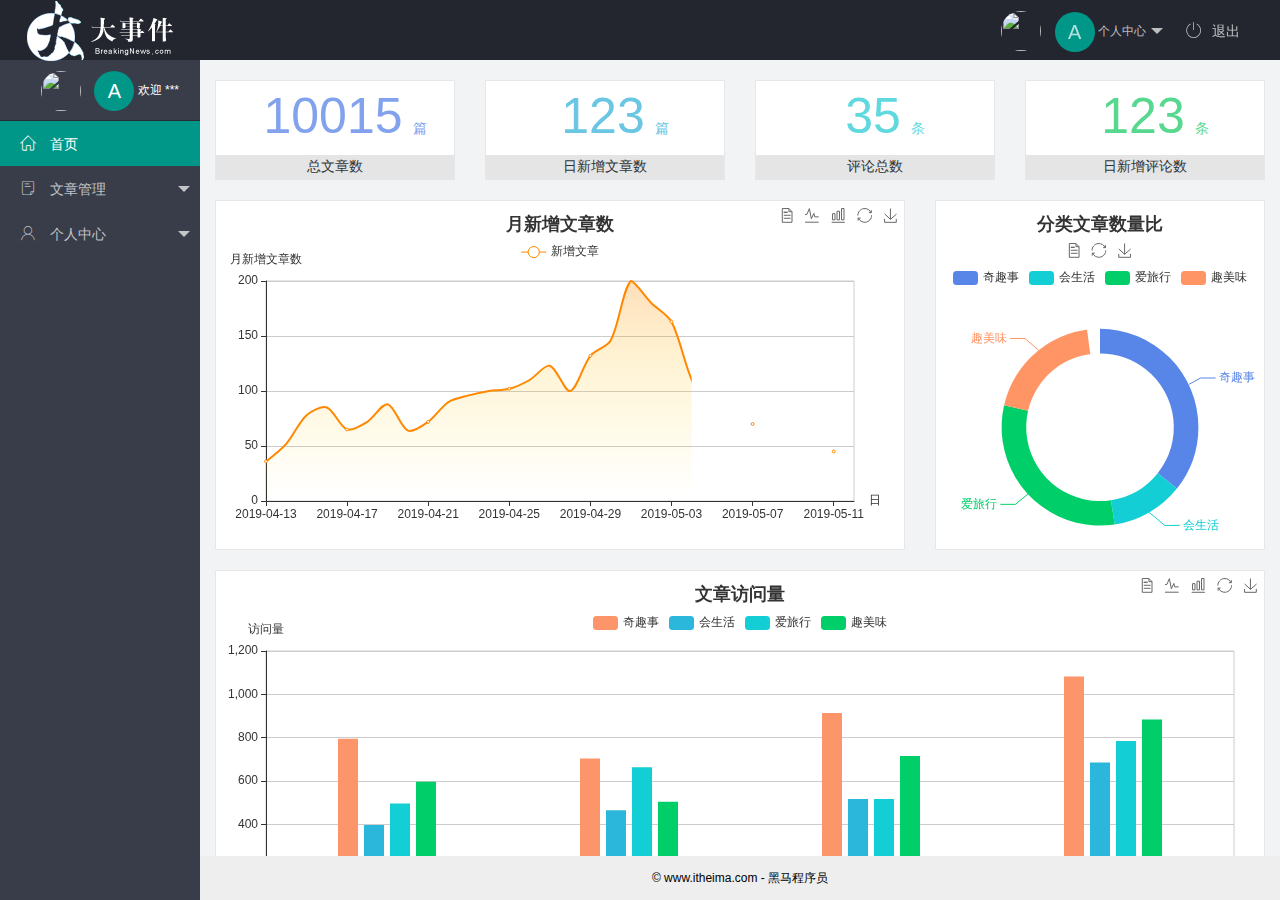
==== index.html @ a08bebb8 "new" ====
<!DOCTYPE html>
<html lang="en">
  <head>
    <meta charset="UTF-8" />
    <meta name="viewport" content="width=device-width, initial-scale=1.0" />
    <title>Document</title>
    <link rel="stylesheet" href="/assets/lib/layui/css/layui.css" />
    <link rel="stylesheet" href="/assets/fonts/iconfont.css" />

    <link rel="stylesheet" href="/assets/css/index.css" />
  </head>
  <body class="layui-layout-body">
    <div class="layui-layout layui-layout-admin">
      <div class="layui-header">
        <div class="layui-logo">
          <img src="/assets/images/logo.png" alt="" />
        </div>
        <!-- 头部区域（可配合layui已有的水平导航） -->

        <ul class="layui-nav layui-layout-right">
          <li class="layui-nav-item">
            <a href="javascript:;" class="userinfo">
              <!-- 头像 -->
              <img src="http://t.cn/RCzsdCq" class="layui-nav-img" />
              <span class="text-avatar"> A </span>

              个人中心
            </a>
            <dl class="layui-nav-child">
              <dd><a href="/user/user_info.html" target="fm">基本资料</a></dd>
              <dd><a href="/user/user_avatar.html" target="fm">更换头像</a></dd>
              <dd><a href="/user/user_pwd.html" target="fm">重置密码</a></dd>
            </dl>
          </li>
          <li class="layui-nav-item">
            <a href="javascript:;" id="btn-logout">
              <span class="iconfont icon-tuichu"></span>退出</a
            >
          </li>
        </ul>
      </div>

      <div class="layui-side layui-bg-black">
        <div class="layui-side-scroll">
          <!-- 左侧导航区域（可配合layui已有的垂直导航） 
          layui-nav-itemed
          -->
          <!-- 头像 -->

          <div class="userinfo">
            <img src="http://t.cn/RCzsdCq" class="layui-nav-img" />
            <span class="text-avatar">A</span>
            <span id="welcome">欢迎 ***</span>
          </div>

          <ul class="layui-nav layui-nav-tree" lay-shrink="all">
            <li class="layui-nav-item layui-this">
              <a class="" href="/home/dashboard.html" target="fm">
                <span class="iconfont icon-home"></span>
                首页</a
              >
            </li>
            <li class="layui-nav-item">
              <a href="javascript:;">
                <span class="iconfont icon-16"></span>
                文章管理</a
              >

              <!-- 
<i class="layui-icon layui-icon-app"></i>   


               -->
              <dl class="layui-nav-child">
                <dd>
                  <a href="/article/art_cate.html" target="fm"
                    ><i class="layui-icon layui-icon-app"></i> 文章类别</a
                  >
                </dd>
                <dd>
                  <a href="/article/art_list.html" target="fm"
                    ><i class="layui-icon layui-icon-app"></i> 文章列表</a
                  >
                </dd>
                <dd>
                  <a href="javascript:;"
                    ><i class="layui-icon layui-icon-app"></i> 发表文章</a
                  >
                </dd>
              </dl>
            </li>
            <li class="layui-nav-item">
              <a href="javascript:;">
                <span class="iconfont icon-user"></span>
                个人中心</a
              >
              <dl class="layui-nav-child">
                <dd>
                  <a href="/user/user_info.html" target="fm"
                    ><i class="layui-icon layui-icon-app"></i> 基本资料</a
                  >
                </dd>
                <dd>
                  <a href="/user/user_avatar.html" target="fm"
                    ><i class="layui-icon layui-icon-app"></i> 更换头像</a
                  >
                </dd>
                <dd>
                  <a href="/user/user_pwd.html" target="fm"
                    ><i class="layui-icon layui-icon-app"></i> 重置密码</a
                  >
                </dd>
              </dl>
            </li>
          </ul>
        </div>
      </div>

      <div class="layui-body">
        <!-- 内容主体区域 -->
        <!-- <div style="padding: 15px">内容主体区域</div> -->
        <iframe name="fm" src="/home/dashboard.html" frameborder="0"></iframe>
      </div>

      <div class="layui-footer">
        <!-- 底部固定区域 -->
        © www.itheima.com - 黑马程序员
      </div>
    </div>
    <script src="/assets/lib/jquery.js"></script>

    <script src="/assets/lib/layui/layui.all.js"></script>

    <script src="/assets/js/utils.js"></script>
    <script src="/assets/js/index.js"></script>

    <script>
      // var smsmsmsmsm = 100000
    </script>
  </body>
</html>

<!-- 
.icon-tuichu
.icon-home
.icon-16
.icon-user

无用的
.icon-pinglun

 -->
---- assets/lib/layui/css/layui.css ----
/** layui-v2.5.6 MIT License By https://www.layui.com */
 .layui-inline,img{display:inline-block;vertical-align:middle}h1,h2,h3,h4,h5,h6{font-weight:400}.layui-edge,.layui-header,.layui-inline,.layui-main{position:relative}.layui-body,.layui-edge,.layui-elip{overflow:hidden}.layui-btn,.layui-edge,.layui-inline,img{vertical-align:middle}.layui-btn,.layui-disabled,.layui-icon,.layui-unselect{-moz-user-select:none;-webkit-user-select:none;-ms-user-select:none}.layui-elip,.layui-form-checkbox span,.layui-form-pane .layui-form-label{text-overflow:ellipsis;white-space:nowrap}.layui-breadcrumb,.layui-tree-btnGroup{visibility:hidden}blockquote,body,button,dd,div,dl,dt,form,h1,h2,h3,h4,h5,h6,input,li,ol,p,pre,td,textarea,th,ul{margin:0;padding:0;-webkit-tap-highlight-color:rgba(0,0,0,0)}a:active,a:hover{outline:0}img{border:none}li{list-style:none}table{border-collapse:collapse;border-spacing:0}h4,h5,h6{font-size:100%}button,input,optgroup,option,select,textarea{font-family:inherit;font-size:inherit;font-style:inherit;font-weight:inherit;outline:0}pre{white-space:pre-wrap;white-space:-moz-pre-wrap;white-space:-pre-wrap;white-space:-o-pre-wrap;word-wrap:break-word}body{line-height:24px;font:14px Helvetica Neue,Helvetica,PingFang SC,Tahoma,Arial,sans-serif}hr{height:1px;margin:10px 0;border:0;clear:both}a{color:#333;text-decoration:none}a:hover{color:#777}a cite{font-style:normal;*cursor:pointer}.layui-border-box,.layui-border-box *{box-sizing:border-box}.layui-box,.layui-box *{box-sizing:content-box}.layui-clear{clear:both;*zoom:1}.layui-clear:after{content:'\20';clear:both;*zoom:1;display:block;height:0}.layui-inline{*display:inline;*zoom:1}.layui-edge{display:inline-block;width:0;height:0;border-width:6px;border-style:dashed;border-color:transparent}.layui-edge-top{top:-4px;border-bottom-color:#999;border-bottom-style:solid}.layui-edge-right{border-left-color:#999;border-left-style:solid}.layui-edge-bottom{top:2px;border-top-color:#999;border-top-style:solid}.layui-edge-left{border-right-color:#999;border-right-style:solid}.layui-disabled,.layui-disabled:hover{color:#d2d2d2!important;cursor:not-allowed!important}.layui-circle{border-radius:100%}.layui-show{display:block!important}.layui-hide{display:none!important}@font-face{font-family:layui-icon;src:url(../font/iconfont.eot?v=256);src:url(../font/iconfont.eot?v=256#iefix) format('embedded-opentype'),url(../font/iconfont.woff2?v=256) format('woff2'),url(../font/iconfont.woff?v=256) format('woff'),url(../font/iconfont.ttf?v=256) format('truetype'),url(../font/iconfont.svg?v=256#layui-icon) format('svg')}.layui-icon{font-family:layui-icon!important;font-size:16px;font-style:normal;-webkit-font-smoothing:antialiased;-moz-osx-font-smoothing:grayscale}.layui-icon-reply-fill:before{content:"\e611"}.layui-icon-set-fill:before{content:"\e614"}.layui-icon-menu-fill:before{content:"\e60f"}.layui-icon-search:before{content:"\e615"}.layui-icon-share:before{content:"\e641"}.layui-icon-set-sm:before{content:"\e620"}.layui-icon-engine:before{content:"\e628"}.layui-icon-close:before{content:"\1006"}.layui-icon-close-fill:before{content:"\1007"}.layui-icon-chart-screen:before{content:"\e629"}.layui-icon-star:before{content:"\e600"}.layui-icon-circle-dot:before{content:"\e617"}.layui-icon-chat:before{content:"\e606"}.layui-icon-release:before{content:"\e609"}.layui-icon-list:before{content:"\e60a"}.layui-icon-chart:before{content:"\e62c"}.layui-icon-ok-circle:before{content:"\1005"}.layui-icon-layim-theme:before{content:"\e61b"}.layui-icon-table:before{content:"\e62d"}.layui-icon-right:before{content:"\e602"}.layui-icon-left:before{content:"\e603"}.layui-icon-cart-simple:before{content:"\e698"}.layui-icon-face-cry:before{content:"\e69c"}.layui-icon-face-smile:before{content:"\e6af"}.layui-icon-survey:before{content:"\e6b2"}.layui-icon-tree:before{content:"\e62e"}.layui-icon-ie:before{content:"\e7bb"}.layui-icon-upload-circle:before{content:"\e62f"}.layui-icon-add-circle:before{content:"\e61f"}.layui-icon-download-circle:before{content:"\e601"}.layui-icon-templeate-1:before{content:"\e630"}.layui-icon-util:before{content:"\e631"}.layui-icon-face-surprised:before{content:"\e664"}.layui-icon-edit:before{content:"\e642"}.layui-icon-speaker:before{content:"\e645"}.layui-icon-down:before{content:"\e61a"}.layui-icon-file:before{content:"\e621"}.layui-icon-layouts:before{content:"\e632"}.layui-icon-rate-half:before{content:"\e6c9"}.layui-icon-add-circle-fine:before{content:"\e608"}.layui-icon-prev-circle:before{content:"\e633"}.layui-icon-read:before{content:"\e705"}.layui-icon-404:before{content:"\e61c"}.layui-icon-carousel:before{content:"\e634"}.layui-icon-help:before{content:"\e607"}.layui-icon-code-circle:before{content:"\e635"}.layui-icon-windows:before{content:"\e67f"}.layui-icon-water:before{content:"\e636"}.layui-icon-username:before{content:"\e66f"}.layui-icon-find-fill:before{content:"\e670"}.layui-icon-about:before{content:"\e60b"}.layui-icon-location:before{content:"\e715"}.layui-icon-up:before{content:"\e619"}.layui-icon-pause:before{content:"\e651"}.layui-icon-date:before{content:"\e637"}.layui-icon-layim-uploadfile:before{content:"\e61d"}.layui-icon-delete:before{content:"\e640"}.layui-icon-play:before{content:"\e652"}.layui-icon-top:before{content:"\e604"}.layui-icon-firefox:before{content:"\e686"}.layui-icon-friends:before{content:"\e612"}.layui-icon-refresh-3:before{content:"\e9aa"}.layui-icon-ok:before{content:"\e605"}.layui-icon-layer:before{content:"\e638"}.layui-icon-face-smile-fine:before{content:"\e60c"}.layui-icon-dollar:before{content:"\e659"}.layui-icon-group:before{content:"\e613"}.layui-icon-layim-download:before{content:"\e61e"}.layui-icon-picture-fine:before{content:"\e60d"}.layui-icon-link:before{content:"\e64c"}.layui-icon-diamond:before{content:"\e735"}.layui-icon-log:before{content:"\e60e"}.layui-icon-key:before{content:"\e683"}.layui-icon-rate-solid:before{content:"\e67a"}.layui-icon-fonts-del:before{content:"\e64f"}.layui-icon-unlink:before{content:"\e64d"}.layui-icon-fonts-clear:before{content:"\e639"}.layui-icon-triangle-r:before{content:"\e623"}.layui-icon-circle:before{content:"\e63f"}.layui-icon-radio:before{content:"\e643"}.layui-icon-align-center:before{content:"\e647"}.layui-icon-align-right:before{content:"\e648"}.layui-icon-align-left:before{content:"\e649"}.layui-icon-loading-1:before{content:"\e63e"}.layui-icon-return:before{content:"\e65c"}.layui-icon-fonts-strong:before{content:"\e62b"}.layui-icon-upload:before{content:"\e67c"}.layui-icon-dialogue:before{content:"\e63a"}.layui-icon-video:before{content:"\e6ed"}.layui-icon-headset:before{content:"\e6fc"}.layui-icon-cellphone-fine:before{content:"\e63b"}.layui-icon-add-1:before{content:"\e654"}.layui-icon-face-smile-b:before{content:"\e650"}.layui-icon-fonts-html:before{content:"\e64b"}.layui-icon-screen-full:before{content:"\e622"}.layui-icon-form:before{content:"\e63c"}.layui-icon-cart:before{content:"\e657"}.layui-icon-camera-fill:before{content:"\e65d"}.layui-icon-tabs:before{content:"\e62a"}.layui-icon-heart-fill:before{content:"\e68f"}.layui-icon-fonts-code:before{content:"\e64e"}.layui-icon-ios:before{content:"\e680"}.layui-icon-at:before{content:"\e687"}.layui-icon-fire:before{content:"\e756"}.layui-icon-set:before{content:"\e716"}.layui-icon-fonts-u:before{content:"\e646"}.layui-icon-triangle-d:before{content:"\e625"}.layui-icon-tips:before{content:"\e702"}.layui-icon-picture:before{content:"\e64a"}.layui-icon-more-vertical:before{content:"\e671"}.layui-icon-bluetooth:before{content:"\e689"}.layui-icon-flag:before{content:"\e66c"}.layui-icon-loading:before{content:"\e63d"}.layui-icon-fonts-i:before{content:"\e644"}.layui-icon-refresh-1:before{content:"\e666"}.layui-icon-rmb:before{content:"\e65e"}.layui-icon-addition:before{content:"\e624"}.layui-icon-home:before{content:"\e68e"}.layui-icon-time:before{content:"\e68d"}.layui-icon-user:before{content:"\e770"}.layui-icon-notice:before{content:"\e667"}.layui-icon-chrome:before{content:"\e68a"}.layui-icon-edge:before{content:"\e68b"}.layui-icon-login-weibo:before{content:"\e675"}.layui-icon-voice:before{content:"\e688"}.layui-icon-upload-drag:before{content:"\e681"}.layui-icon-login-qq:before{content:"\e676"}.layui-icon-snowflake:before{content:"\e6b1"}.layui-icon-heart:before{content:"\e68c"}.layui-icon-logout:before{content:"\e682"}.layui-icon-file-b:before{content:"\e655"}.layui-icon-template:before{content:"\e663"}.layui-icon-transfer:before{content:"\e691"}.layui-icon-auz:before{content:"\e672"}.layui-icon-console:before{content:"\e665"}.layui-icon-app:before{content:"\e653"}.layui-icon-prev:before{content:"\e65a"}.layui-icon-website:before{content:"\e7ae"}.layui-icon-next:before{content:"\e65b"}.layui-icon-component:before{content:"\e857"}.layui-icon-android:before{content:"\e684"}.layui-icon-more:before{content:"\e65f"}.layui-icon-login-wechat:before{content:"\e677"}.layui-icon-shrink-right:before{content:"\e668"}.layui-icon-spread-left:before{content:"\e66b"}.layui-icon-camera:before{content:"\e660"}.layui-icon-note:before{content:"\e66e"}.layui-icon-refresh:before{content:"\e669"}.layui-icon-female:before{content:"\e661"}.layui-icon-male:before{content:"\e662"}.layui-icon-screen-restore:before{content:"\e758"}.layui-icon-password:before{content:"\e673"}.layui-icon-senior:before{content:"\e674"}.layui-icon-theme:before{content:"\e66a"}.layui-icon-tread:before{content:"\e6c5"}.layui-icon-praise:before{content:"\e6c6"}.layui-icon-star-fill:before{content:"\e658"}.layui-icon-rate:before{content:"\e67b"}.layui-icon-template-1:before{content:"\e656"}.layui-icon-vercode:before{content:"\e679"}.layui-icon-service:before{content:"\e626"}.layui-icon-cellphone:before{content:"\e678"}.layui-icon-print:before{content:"\e66d"}.layui-icon-cols:before{content:"\e610"}.layui-icon-wifi:before{content:"\e7e0"}.layui-icon-export:before{content:"\e67d"}.layui-icon-rss:before{content:"\e808"}.layui-icon-slider:before{content:"\e714"}.layui-icon-email:before{content:"\e618"}.layui-icon-subtraction:before{content:"\e67e"}.layui-icon-mike:before{content:"\e6dc"}.layui-icon-light:before{content:"\e748"}.layui-icon-gift:before{content:"\e627"}.layui-icon-mute:before{content:"\e685"}.layui-icon-reduce-circle:before{content:"\e616"}.layui-icon-music:before{content:"\e690"}.layui-main{width:1140px;margin:0 auto}.layui-header{z-index:1000;height:60px}.layui-header a:hover{transition:all .5s;-webkit-transition:all .5s}.layui-side{position:fixed;left:0;top:0;bottom:0;z-index:999;width:200px;overflow-x:hidden}.layui-side-scroll{position:relative;width:220px;height:100%;overflow-x:hidden}.layui-body{position:absolute;left:200px;right:0;top:0;bottom:0;z-index:998;width:auto;overflow-y:auto;box-sizing:border-box}.layui-layout-body{overflow:hidden}.layui-layout-admin .layui-header{background-color:#23262E}.layui-layout-admin .layui-side{top:60px;width:200px;overflow-x:hidden}.layui-layout-admin .layui-body{position:fixed;top:60px;bottom:44px}.layui-layout-admin .layui-main{width:auto;margin:0 15px}.layui-layout-admin .layui-footer{position:fixed;left:200px;right:0;bottom:0;height:44px;line-height:44px;padding:0 15px;background-color:#eee}.layui-layout-admin .layui-logo{position:absolute;left:0;top:0;width:200px;height:100%;line-height:60px;text-align:center;color:#009688;font-size:16px}.layui-layout-admin .layui-header .layui-nav{background:0 0}.layui-layout-left{position:absolute!important;left:200px;top:0}.layui-layout-right{position:absolute!important;right:0;top:0}.layui-container{position:relative;margin:0 auto;padding:0 15px;box-sizing:border-box}.layui-fluid{position:relative;margin:0 auto;padding:0 15px}.layui-row:after,.layui-row:before{content:'';display:block;clear:both}.layui-col-lg1,.layui-col-lg10,.layui-col-lg11,.layui-col-lg12,.layui-col-lg2,.layui-col-lg3,.layui-col-lg4,.layui-col-lg5,.layui-col-lg6,.layui-col-lg7,.layui-col-lg8,.layui-col-lg9,.layui-col-md1,.layui-col-md10,.layui-col-md11,.layui-col-md12,.layui-col-md2,.layui-col-md3,.layui-col-md4,.layui-col-md5,.layui-col-md6,.layui-col-md7,.layui-col-md8,.layui-col-md9,.layui-col-sm1,.layui-col-sm10,.layui-col-sm11,.layui-col-sm12,.layui-col-sm2,.layui-col-sm3,.layui-col-sm4,.layui-col-sm5,.layui-col-sm6,.layui-col-sm7,.layui-col-sm8,.layui-col-sm9,.layui-col-xs1,.layui-col-xs10,.layui-col-xs11,.layui-col-xs12,.layui-col-xs2,.layui-col-xs3,.layui-col-xs4,.layui-col-xs5,.layui-col-xs6,.layui-col-xs7,.layui-col-xs8,.layui-col-xs9{position:relative;display:block;box-sizing:border-box}.layui-col-xs1,.layui-col-xs10,.layui-col-xs11,.layui-col-xs12,.layui-col-xs2,.layui-col-xs3,.layui-col-xs4,.layui-col-xs5,.layui-col-xs6,.layui-col-xs7,.layui-col-xs8,.layui-col-xs9{float:left}.layui-col-xs1{width:8.33333333%}.layui-col-xs2{width:16.66666667%}.layui-col-xs3{width:25%}.layui-col-xs4{width:33.33333333%}.layui-col-xs5{width:41.66666667%}.layui-col-xs6{width:50%}.layui-col-xs7{width:58.33333333%}.layui-col-xs8{width:66.66666667%}.layui-col-xs9{width:75%}.layui-col-xs10{width:83.33333333%}.layui-col-xs11{width:91.66666667%}.layui-col-xs12{width:100%}.layui-col-xs-offset1{margin-left:8.33333333%}.layui-col-xs-offset2{margin-left:16.66666667%}.layui-col-xs-offset3{margin-left:25%}.layui-col-xs-offset4{margin-left:33.33333333%}.layui-col-xs-offset5{margin-left:41.66666667%}.layui-col-xs-offset6{margin-left:50%}.layui-col-xs-offset7{margin-left:58.33333333%}.layui-col-xs-offset8{margin-left:66.66666667%}.layui-col-xs-offset9{margin-left:75%}.layui-col-xs-offset10{margin-left:83.33333333%}.layui-col-xs-offset11{margin-left:91.66666667%}.layui-col-xs-offset12{margin-left:100%}@media screen and (max-width:768px){.layui-hide-xs{display:none!important}.layui-show-xs-block{display:block!important}.layui-show-xs-inline{display:inline!important}.layui-show-xs-inline-block{display:inline-block!important}}@media screen and (min-width:768px){.layui-container{width:750px}.layui-hide-sm{display:none!important}.layui-show-sm-block{display:block!important}.layui-show-sm-inline{display:inline!important}.layui-show-sm-inline-block{display:inline-block!important}.layui-col-sm1,.layui-col-sm10,.layui-col-sm11,.layui-col-sm12,.layui-col-sm2,.layui-col-sm3,.layui-col-sm4,.layui-col-sm5,.layui-col-sm6,.layui-col-sm7,.layui-col-sm8,.layui-col-sm9{float:left}.layui-col-sm1{width:8.33333333%}.layui-col-sm2{width:16.66666667%}.layui-col-sm3{width:25%}.layui-col-sm4{width:33.33333333%}.layui-col-sm5{width:41.66666667%}.layui-col-sm6{width:50%}.layui-col-sm7{width:58.33333333%}.layui-col-sm8{width:66.66666667%}.layui-col-sm9{width:75%}.layui-col-sm10{width:83.33333333%}.layui-col-sm11{width:91.66666667%}.layui-col-sm12{width:100%}.layui-col-sm-offset1{margin-left:8.33333333%}.layui-col-sm-offset2{margin-left:16.66666667%}.layui-col-sm-offset3{margin-left:25%}.layui-col-sm-offset4{margin-left:33.33333333%}.layui-col-sm-offset5{margin-left:41.66666667%}.layui-col-sm-offset6{margin-left:50%}.layui-col-sm-offset7{margin-left:58.33333333%}.layui-col-sm-offset8{margin-left:66.66666667%}.layui-col-sm-offset9{margin-left:75%}.layui-col-sm-offset10{margin-left:83.33333333%}.layui-col-sm-offset11{margin-left:91.66666667%}.layui-col-sm-offset12{margin-left:100%}}@media screen and (min-width:992px){.layui-container{width:970px}.layui-hide-md{display:none!important}.layui-show-md-block{display:block!important}.layui-show-md-inline{display:inline!important}.layui-show-md-inline-block{display:inline-block!important}.layui-col-md1,.layui-col-md10,.layui-col-md11,.layui-col-md12,.layui-col-md2,.layui-col-md3,.layui-col-md4,.layui-col-md5,.layui-col-md6,.layui-col-md7,.layui-col-md8,.layui-col-md9{float:left}.layui-col-md1{width:8.33333333%}.layui-col-md2{width:16.66666667%}.layui-col-md3{width:25%}.layui-col-md4{width:33.33333333%}.layui-col-md5{width:41.66666667%}.layui-col-md6{width:50%}.layui-col-md7{width:58.33333333%}.layui-col-md8{width:66.66666667%}.layui-col-md9{width:75%}.layui-col-md10{width:83.33333333%}.layui-col-md11{width:91.66666667%}.layui-col-md12{width:100%}.layui-col-md-offset1{margin-left:8.33333333%}.layui-col-md-offset2{margin-left:16.66666667%}.layui-col-md-offset3{margin-left:25%}.layui-col-md-offset4{margin-left:33.33333333%}.layui-col-md-offset5{margin-left:41.66666667%}.layui-col-md-offset6{margin-left:50%}.layui-col-md-offset7{margin-left:58.33333333%}.layui-col-md-offset8{margin-left:66.66666667%}.layui-col-md-offset9{margin-left:75%}.layui-col-md-offset10{margin-left:83.33333333%}.layui-col-md-offset11{margin-left:91.66666667%}.layui-col-md-offset12{margin-left:100%}}@media screen and (min-width:1200px){.layui-container{width:1170px}.layui-hide-lg{display:none!important}.layui-show-lg-block{display:block!important}.layui-show-lg-inline{display:inline!important}.layui-show-lg-inline-block{display:inline-block!important}.layui-col-lg1,.layui-col-lg10,.layui-col-lg11,.layui-col-lg12,.layui-col-lg2,.layui-col-lg3,.layui-col-lg4,.layui-col-lg5,.layui-col-lg6,.layui-col-lg7,.layui-col-lg8,.layui-col-lg9{float:left}.layui-col-lg1{width:8.33333333%}.layui-col-lg2{width:16.66666667%}.layui-col-lg3{width:25%}.layui-col-lg4{width:33.33333333%}.layui-col-lg5{width:41.66666667%}.layui-col-lg6{width:50%}.layui-col-lg7{width:58.33333333%}.layui-col-lg8{width:66.66666667%}.layui-col-lg9{width:75%}.layui-col-lg10{width:83.33333333%}.layui-col-lg11{width:91.66666667%}.layui-col-lg12{width:100%}.layui-col-lg-offset1{margin-left:8.33333333%}.layui-col-lg-offset2{margin-left:16.66666667%}.layui-col-lg-offset3{margin-left:25%}.layui-col-lg-offset4{margin-left:33.33333333%}.layui-col-lg-offset5{margin-left:41.66666667%}.layui-col-lg-offset6{margin-left:50%}.layui-col-lg-offset7{margin-left:58.33333333%}.layui-col-lg-offset8{margin-left:66.66666667%}.layui-col-lg-offset9{margin-left:75%}.layui-col-lg-offset10{margin-left:83.33333333%}.layui-col-lg-offset11{margin-left:91.66666667%}.layui-col-lg-offset12{margin-left:100%}}.layui-col-space1{margin:-.5px}.layui-col-space1>*{padding:.5px}.layui-col-space2{margin:-1px}.layui-col-space2>*{padding:1px}.layui-col-space4{margin:-2px}.layui-col-space4>*{padding:2px}.layui-col-space5{margin:-2.5px}.layui-col-space5>*{padding:2.5px}.layui-col-space6{margin:-3px}.layui-col-space6>*{padding:3px}.layui-col-space8{margin:-4px}.layui-col-space8>*{padding:4px}.layui-col-space10{margin:-5px}.layui-col-space10>*{padding:5px}.layui-col-space12{margin:-6px}.layui-col-space12>*{padding:6px}.layui-col-space14{margin:-7px}.layui-col-space14>*{padding:7px}.layui-col-space15{margin:-7.5px}.layui-col-space15>*{padding:7.5px}.layui-col-space16{margin:-8px}.layui-col-space16>*{padding:8px}.layui-col-space18{margin:-9px}.layui-col-space18>*{padding:9px}.layui-col-space20{margin:-10px}.layui-col-space20>*{padding:10px}.layui-col-space22{margin:-11px}.layui-col-space22>*{padding:11px}.layui-col-space24{margin:-12px}.layui-col-space24>*{padding:12px}.layui-col-space25{margin:-12.5px}.layui-col-space25>*{padding:12.5px}.layui-col-space26{margin:-13px}.layui-col-space26>*{padding:13px}.layui-col-space28{margin:-14px}.layui-col-space28>*{padding:14px}.layui-col-space30{margin:-15px}.layui-col-space30>*{padding:15px}.layui-btn,.layui-input,.layui-select,.layui-textarea,.layui-upload-button{outline:0;-webkit-appearance:none;transition:all .3s;-webkit-transition:all .3s;box-sizing:border-box}.layui-elem-quote{margin-bottom:10px;padding:15px;line-height:22px;border-left:5px solid #009688;border-radius:0 2px 2px 0;background-color:#f2f2f2}.layui-quote-nm{border-style:solid;border-width:1px 1px 1px 5px;background:0 0}.layui-elem-field{margin-bottom:10px;padding:0;border-width:1px;border-style:solid}.layui-elem-field legend{margin-left:20px;padding:0 10px;font-size:20px;font-weight:300}.layui-field-title{margin:10px 0 20px;border-width:1px 0 0}.layui-field-box{padding:10px 15px}.layui-field-title .layui-field-box{padding:10px 0}.layui-progress{position:relative;height:6px;border-radius:20px;background-color:#e2e2e2}.layui-progress-bar{position:absolute;left:0;top:0;width:0;max-width:100%;height:6px;border-radius:20px;text-align:right;background-color:#5FB878;transition:all .3s;-webkit-transition:all .3s}.layui-progress-big,.layui-progress-big .layui-progress-bar{height:18px;line-height:18px}.layui-progress-text{position:relative;top:-20px;line-height:18px;font-size:12px;color:#666}.layui-progress-big .layui-progress-text{position:static;padding:0 10px;color:#fff}.layui-collapse{border-width:1px;border-style:solid;border-radius:2px}.layui-colla-content,.layui-colla-item{border-top-width:1px;border-top-style:solid}.layui-colla-item:first-child{border-top:none}.layui-colla-title{position:relative;height:42px;line-height:42px;padding:0 15px 0 35px;color:#333;background-color:#f2f2f2;cursor:pointer;font-size:14px;overflow:hidden}.layui-colla-content{display:none;padding:10px 15px;line-height:22px;color:#666}.layui-colla-icon{position:absolute;left:15px;top:0;font-size:14px}.layui-card{margin-bottom:15px;border-radius:2px;background-color:#fff;box-shadow:0 1px 2px 0 rgba(0,0,0,.05)}.layui-card:last-child{margin-bottom:0}.layui-card-header{position:relative;height:42px;line-height:42px;padding:0 15px;border-bottom:1px solid #f6f6f6;color:#333;border-radius:2px 2px 0 0;font-size:14px}.layui-bg-black,.layui-bg-blue,.layui-bg-cyan,.layui-bg-green,.layui-bg-orange,.layui-bg-red{color:#fff!important}.layui-card-body{position:relative;padding:10px 15px;line-height:24px}.layui-card-body[pad15]{padding:15px}.layui-card-body[pad20]{padding:20px}.layui-card-body .layui-table{margin:5px 0}.layui-card .layui-tab{margin:0}.layui-panel-window{position:relative;padding:15px;border-radius:0;border-top:5px solid #E6E6E6;background-color:#fff}.layui-auxiliar-moving{position:fixed;left:0;right:0;top:0;bottom:0;width:100%;height:100%;background:0 0;z-index:9999999999}.layui-form-label,.layui-form-mid,.layui-form-select,.layui-input-block,.layui-input-inline,.layui-textarea{position:relative}.layui-bg-red{background-color:#FF5722!important}.layui-bg-orange{background-color:#FFB800!important}.layui-bg-green{background-color:#009688!important}.layui-bg-cyan{background-color:#2F4056!important}.layui-bg-blue{background-color:#1E9FFF!important}.layui-bg-black{background-color:#393D49!important}.layui-bg-gray{background-color:#eee!important;color:#666!important}.layui-badge-rim,.layui-colla-content,.layui-colla-item,.layui-collapse,.layui-elem-field,.layui-form-pane .layui-form-item[pane],.layui-form-pane .layui-form-label,.layui-input,.layui-layedit,.layui-layedit-tool,.layui-quote-nm,.layui-select,.layui-tab-bar,.layui-tab-card,.layui-tab-title,.layui-tab-title .layui-this:after,.layui-textarea{border-color:#e6e6e6}.layui-timeline-item:before,hr{background-color:#e6e6e6}.layui-text{line-height:22px;font-size:14px;color:#666}.layui-text h1,.layui-text h2,.layui-text h3{font-weight:500;color:#333}.layui-text h1{font-size:30px}.layui-text h2{font-size:24px}.layui-text h3{font-size:18px}.layui-text a:not(.layui-btn){color:#01AAED}.layui-text a:not(.layui-btn):hover{text-decoration:underline}.layui-text ul{padding:5px 0 5px 15px}.layui-text ul li{margin-top:5px;list-style-type:disc}.layui-text em,.layui-word-aux{color:#999!important;padding:0 5px!important}.layui-btn{display:inline-block;height:38px;line-height:38px;padding:0 18px;background-color:#009688;color:#fff;white-space:nowrap;text-align:center;font-size:14px;border:none;border-radius:2px;cursor:pointer}.layui-btn:hover{opacity:.8;filter:alpha(opacity=80);color:#fff}.layui-btn:active{opacity:1;filter:alpha(opacity=100)}.layui-btn+.layui-btn{margin-left:10px}.layui-btn-container{font-size:0}.layui-btn-container .layui-btn{margin-right:10px;margin-bottom:10px}.layui-btn-container .layui-btn+.layui-btn{margin-left:0}.layui-table .layui-btn-container .layui-btn{margin-bottom:9px}.layui-btn-radius{border-radius:100px}.layui-btn .layui-icon{margin-right:3px;font-size:18px;vertical-align:bottom;vertical-align:middle\9}.layui-btn-primary{border:1px solid #C9C9C9;background-color:#fff;color:#555}.layui-btn-primary:hover{border-color:#009688;color:#333}.layui-btn-normal{background-color:#1E9FFF}.layui-btn-warm{background-color:#FFB800}.layui-btn-danger{background-color:#FF5722}.layui-btn-checked{background-color:#5FB878}.layui-btn-disabled,.layui-btn-disabled:active,.layui-btn-disabled:hover{border:1px solid #e6e6e6;background-color:#FBFBFB;color:#C9C9C9;cursor:not-allowed;opacity:1}.layui-btn-lg{height:44px;line-height:44px;padding:0 25px;font-size:16px}.layui-btn-sm{height:30px;line-height:30px;padding:0 10px;font-size:12px}.layui-btn-sm i{font-size:16px!important}.layui-btn-xs{height:22px;line-height:22px;padding:0 5px;font-size:12px}.layui-btn-xs i{font-size:14px!important}.layui-btn-group{display:inline-block;vertical-align:middle;font-size:0}.layui-btn-group .layui-btn{margin-left:0!important;margin-right:0!important;border-left:1px solid rgba(255,255,255,.5);border-radius:0}.layui-btn-group .layui-btn-primary{border-left:none}.layui-btn-group .layui-btn-primary:hover{border-color:#C9C9C9;color:#009688}.layui-btn-group .layui-btn:first-child{border-left:none;border-radius:2px 0 0 2px}.layui-btn-group .layui-btn-primary:first-child{border-left:1px solid #c9c9c9}.layui-btn-group .layui-btn:last-child{border-radius:0 2px 2px 0}.layui-btn-group .layui-btn+.layui-btn{margin-left:0}.layui-btn-group+.layui-btn-group{margin-left:10px}.layui-btn-fluid{width:100%}.layui-input,.layui-select,.layui-textarea{height:38px;line-height:1.3;line-height:38px\9;border-width:1px;border-style:solid;background-color:#fff;border-radius:2px}.layui-input::-webkit-input-placeholder,.layui-select::-webkit-input-placeholder,.layui-textarea::-webkit-input-placeholder{line-height:1.3}.layui-input,.layui-textarea{display:block;width:100%;padding-left:10px}.layui-input:hover,.layui-textarea:hover{border-color:#D2D2D2!important}.layui-input:focus,.layui-textarea:focus{border-color:#C9C9C9!important}.layui-textarea{min-height:100px;height:auto;line-height:20px;padding:6px 10px;resize:vertical}.layui-select{padding:0 10px}.layui-form input[type=checkbox],.layui-form input[type=radio],.layui-form select{display:none}.layui-form [lay-ignore]{display:initial}.layui-form-item{margin-bottom:15px;clear:both;*zoom:1}.layui-form-item:after{content:'\20';clear:both;*zoom:1;display:block;height:0}.layui-form-label{float:left;display:block;padding:9px 15px;width:80px;font-weight:400;line-height:20px;text-align:right}.layui-form-label-col{display:block;float:none;padding:9px 0;line-height:20px;text-align:left}.layui-form-item .layui-inline{margin-bottom:5px;margin-right:10px}.layui-input-block{margin-left:110px;min-height:36px}.layui-input-inline{display:inline-block;vertical-align:middle}.layui-form-item .layui-input-inline{float:left;width:190px;margin-right:10px}.layui-form-text .layui-input-inline{width:auto}.layui-form-mid{float:left;display:block;padding:9px 0!important;line-height:20px;margin-right:10px}.layui-form-danger+.layui-form-select .layui-input,.layui-form-danger:focus{border-color:#FF5722!important}.layui-form-select .layui-input{padding-right:30px;cursor:pointer}.layui-form-select .layui-edge{position:absolute;right:10px;top:50%;margin-top:-3px;cursor:pointer;border-width:6px;border-top-color:#c2c2c2;border-top-style:solid;transition:all .3s;-webkit-transition:all .3s}.layui-form-select dl{display:none;position:absolute;left:0;top:42px;padding:5px 0;z-index:899;min-width:100%;border:1px solid #d2d2d2;max-height:300px;overflow-y:auto;background-color:#fff;border-radius:2px;box-shadow:0 2px 4px rgba(0,0,0,.12);box-sizing:border-box}.layui-form-select dl dd,.layui-form-select dl dt{padding:0 10px;line-height:36px;white-space:nowrap;overflow:hidden;text-overflow:ellipsis}.layui-form-select dl dt{font-size:12px;color:#999}.layui-form-select dl dd{cursor:pointer}.layui-form-select dl dd:hover{background-color:#f2f2f2;-webkit-transition:.5s all;transition:.5s all}.layui-form-select .layui-select-group dd{padding-left:20px}.layui-form-select dl dd.layui-select-tips{padding-left:10px!important;color:#999}.layui-form-select dl dd.layui-this{background-color:#5FB878;color:#fff}.layui-form-checkbox,.layui-form-select dl dd.layui-disabled{background-color:#fff}.layui-form-selected dl{display:block}.layui-form-checkbox,.layui-form-checkbox *,.layui-form-switch{display:inline-block;vertical-align:middle}.layui-form-selected .layui-edge{margin-top:-9px;-webkit-transform:rotate(180deg);transform:rotate(180deg);margin-top:-3px\9}:root .layui-form-selected .layui-edge{margin-top:-9px\0/IE9}.layui-form-selectup dl{top:auto;bottom:42px}.layui-select-none{margin:5px 0;text-align:center;color:#999}.layui-select-disabled .layui-disabled{border-color:#eee!important}.layui-select-disabled .layui-edge{border-top-color:#d2d2d2}.layui-form-checkbox{position:relative;height:30px;line-height:30px;margin-right:10px;padding-right:30px;cursor:pointer;font-size:0;-webkit-transition:.1s linear;transition:.1s linear;box-sizing:border-box}.layui-form-checkbox span{padding:0 10px;height:100%;font-size:14px;border-radius:2px 0 0 2px;background-color:#d2d2d2;color:#fff;overflow:hidden}.layui-form-checkbox:hover span{background-color:#c2c2c2}.layui-form-checkbox i{position:absolute;right:0;top:0;width:30px;height:28px;border:1px solid #d2d2d2;border-left:none;border-radius:0 2px 2px 0;color:#fff;font-size:20px;text-align:center}.layui-form-checkbox:hover i{border-color:#c2c2c2;color:#c2c2c2}.layui-form-checked,.layui-form-checked:hover{border-color:#5FB878}.layui-form-checked span,.layui-form-checked:hover span{background-color:#5FB878}.layui-form-checked i,.layui-form-checked:hover i{color:#5FB878}.layui-form-item .layui-form-checkbox{margin-top:4px}.layui-form-checkbox[lay-skin=primary]{height:auto!important;line-height:normal!important;min-width:18px;min-height:18px;border:none!important;margin-right:0;padding-left:28px;padding-right:0;background:0 0}.layui-form-checkbox[lay-skin=primary] span{padding-left:0;padding-right:15px;line-height:18px;background:0 0;color:#666}.layui-form-checkbox[lay-skin=primary] i{right:auto;left:0;width:16px;height:16px;line-height:16px;border:1px solid #d2d2d2;font-size:12px;border-radius:2px;background-color:#fff;-webkit-transition:.1s linear;transition:.1s linear}.layui-form-checkbox[lay-skin=primary]:hover i{border-color:#5FB878;color:#fff}.layui-form-checked[lay-skin=primary] i{border-color:#5FB878!important;background-color:#5FB878;color:#fff}.layui-checkbox-disbaled[lay-skin=primary] span{background:0 0!important;color:#c2c2c2}.layui-checkbox-disbaled[lay-skin=primary]:hover i{border-color:#d2d2d2}.layui-form-item .layui-form-checkbox[lay-skin=primary]{margin-top:10px}.layui-form-switch{position:relative;height:22px;line-height:22px;min-width:35px;padding:0 5px;margin-top:8px;border:1px solid #d2d2d2;border-radius:20px;cursor:pointer;background-color:#fff;-webkit-transition:.1s linear;transition:.1s linear}.layui-form-switch i{position:absolute;left:5px;top:3px;width:16px;height:16px;border-radius:20px;background-color:#d2d2d2;-webkit-transition:.1s linear;transition:.1s linear}.layui-form-switch em{position:relative;top:0;width:25px;margin-left:21px;padding:0!important;text-align:center!important;color:#999!important;font-style:normal!important;font-size:12px}.layui-form-onswitch{border-color:#5FB878;background-color:#5FB878}.layui-checkbox-disbaled,.layui-checkbox-disbaled i{border-color:#e2e2e2!important}.layui-form-onswitch i{left:100%;margin-left:-21px;background-color:#fff}.layui-form-onswitch em{margin-left:5px;margin-right:21px;color:#fff!important}.layui-checkbox-disbaled span{background-color:#e2e2e2!important}.layui-checkbox-disbaled:hover i{color:#fff!important}[lay-radio]{display:none}.layui-form-radio,.layui-form-radio *{display:inline-block;vertical-align:middle}.layui-form-radio{line-height:28px;margin:6px 10px 0 0;padding-right:10px;cursor:pointer;font-size:0}.layui-form-radio *{font-size:14px}.layui-form-radio>i{margin-right:8px;font-size:22px;color:#c2c2c2}.layui-form-radio>i:hover,.layui-form-radioed>i{color:#5FB878}.layui-radio-disbaled>i{color:#e2e2e2!important}.layui-form-pane .layui-form-label{width:110px;padding:8px 15px;height:38px;line-height:20px;border-width:1px;border-style:solid;border-radius:2px 0 0 2px;text-align:center;background-color:#FBFBFB;overflow:hidden;box-sizing:border-box}.layui-form-pane .layui-input-inline{margin-left:-1px}.layui-form-pane .layui-input-block{margin-left:110px;left:-1px}.layui-form-pane .layui-input{border-radius:0 2px 2px 0}.layui-form-pane .layui-form-text .layui-form-label{float:none;width:100%;border-radius:2px;box-sizing:border-box;text-align:left}.layui-form-pane .layui-form-text .layui-input-inline{display:block;margin:0;top:-1px;clear:both}.layui-form-pane .layui-form-text .layui-input-block{margin:0;left:0;top:-1px}.layui-form-pane .layui-form-text .layui-textarea{min-height:100px;border-radius:0 0 2px 2px}.layui-form-pane .layui-form-checkbox{margin:4px 0 4px 10px}.layui-form-pane .layui-form-radio,.layui-form-pane .layui-form-switch{margin-top:6px;margin-left:10px}.layui-form-pane .layui-form-item[pane]{position:relative;border-width:1px;border-style:solid}.layui-form-pane .layui-form-item[pane] .layui-form-label{position:absolute;left:0;top:0;height:100%;border-width:0 1px 0 0}.layui-form-pane .layui-form-item[pane] .layui-input-inline{margin-left:110px}@media screen and (max-width:450px){.layui-form-item .layui-form-label{text-overflow:ellipsis;overflow:hidden;white-space:nowrap}.layui-form-item .layui-inline{display:block;margin-right:0;margin-bottom:20px;clear:both}.layui-form-item .layui-inline:after{content:'\20';clear:both;display:block;height:0}.layui-form-item .layui-input-inline{display:block;float:none;left:-3px;width:auto;margin:0 0 10px 112px}.layui-form-item .layui-input-inline+.layui-form-mid{margin-left:110px;top:-5px;padding:0}.layui-form-item .layui-form-checkbox{margin-right:5px;margin-bottom:5px}}.layui-layedit{border-width:1px;border-style:solid;border-radius:2px}.layui-layedit-tool{padding:3px 5px;border-bottom-width:1px;border-bottom-style:solid;font-size:0}.layedit-tool-fixed{position:fixed;top:0;border-top:1px solid #e2e2e2}.layui-layedit-tool .layedit-tool-mid,.layui-layedit-tool .layui-icon{display:inline-block;vertical-align:middle;text-align:center;font-size:14px}.layui-layedit-tool .layui-icon{position:relative;width:32px;height:30px;line-height:30px;margin:3px 5px;color:#777;cursor:pointer;border-radius:2px}.layui-layedit-tool .layui-icon:hover{color:#393D49}.layui-layedit-tool .layui-icon:active{color:#000}.layui-layedit-tool .layedit-tool-active{background-color:#e2e2e2;color:#000}.layui-layedit-tool .layui-disabled,.layui-layedit-tool .layui-disabled:hover{color:#d2d2d2;cursor:not-allowed}.layui-layedit-tool .layedit-tool-mid{width:1px;height:18px;margin:0 10px;background-color:#d2d2d2}.layedit-tool-html{width:50px!important;font-size:30px!important}.layedit-tool-b,.layedit-tool-code,.layedit-tool-help{font-size:16px!important}.layedit-tool-d,.layedit-tool-face,.layedit-tool-image,.layedit-tool-unlink{font-size:18px!important}.layedit-tool-image input{position:absolute;font-size:0;left:0;top:0;width:100%;height:100%;opacity:.01;filter:Alpha(opacity=1);cursor:pointer}.layui-layedit-iframe iframe{display:block;width:100%}#LAY_layedit_code{overflow:hidden}.layui-laypage{display:inline-block;*display:inline;*zoom:1;vertical-align:middle;margin:10px 0;font-size:0}.layui-laypage>a:first-child,.layui-laypage>a:first-child em{border-radius:2px 0 0 2px}.layui-laypage>a:last-child,.layui-laypage>a:last-child em{border-radius:0 2px 2px 0}.layui-laypage>:first-child{margin-left:0!important}.layui-laypage>:last-child{margin-right:0!important}.layui-laypage a,.layui-laypage button,.layui-laypage input,.layui-laypage select,.layui-laypage span{border:1px solid #e2e2e2}.layui-laypage a,.layui-laypage span{display:inline-block;*display:inline;*zoom:1;vertical-align:middle;padding:0 15px;height:28px;line-height:28px;margin:0 -1px 5px 0;background-color:#fff;color:#333;font-size:12px}.layui-flow-more a *,.layui-laypage input,.layui-table-view select[lay-ignore]{display:inline-block}.layui-laypage a:hover{color:#009688}.layui-laypage em{font-style:normal}.layui-laypage .layui-laypage-spr{color:#999;font-weight:700}.layui-laypage a{text-decoration:none}.layui-laypage .layui-laypage-curr{position:relative}.layui-laypage .layui-laypage-curr em{position:relative;color:#fff}.layui-laypage .layui-laypage-curr .layui-laypage-em{position:absolute;left:-1px;top:-1px;padding:1px;width:100%;height:100%;background-color:#009688}.layui-laypage-em{border-radius:2px}.layui-laypage-next em,.layui-laypage-prev em{font-family:Sim sun;font-size:16px}.layui-laypage .layui-laypage-count,.layui-laypage .layui-laypage-limits,.layui-laypage .layui-laypage-refresh,.layui-laypage .layui-laypage-skip{margin-left:10px;margin-right:10px;padding:0;border:none}.layui-laypage .layui-laypage-limits,.layui-laypage .layui-laypage-refresh{vertical-align:top}.layui-laypage .layui-laypage-refresh i{font-size:18px;cursor:pointer}.layui-laypage select{height:22px;padding:3px;border-radius:2px;cursor:pointer}.layui-laypage .layui-laypage-skip{height:30px;line-height:30px;color:#999}.layui-laypage button,.layui-laypage input{height:30px;line-height:30px;border-radius:2px;vertical-align:top;background-color:#fff;box-sizing:border-box}.layui-laypage input{width:40px;margin:0 10px;padding:0 3px;text-align:center}.layui-laypage input:focus,.layui-laypage select:focus{border-color:#009688!important}.layui-laypage button{margin-left:10px;padding:0 10px;cursor:pointer}.layui-table,.layui-table-view{margin:10px 0}.layui-flow-more{margin:10px 0;text-align:center;color:#999;font-size:14px}.layui-flow-more a{height:32px;line-height:32px}.layui-flow-more a *{vertical-align:top}.layui-flow-more a cite{padding:0 20px;border-radius:3px;background-color:#eee;color:#333;font-style:normal}.layui-flow-more a cite:hover{opacity:.8}.layui-flow-more a i{font-size:30px;color:#737383}.layui-table{width:100%;background-color:#fff;color:#666}.layui-table tr{transition:all .3s;-webkit-transition:all .3s}.layui-table th{text-align:left;font-weight:400}.layui-table tbody tr:hover,.layui-table thead tr,.layui-table-click,.layui-table-header,.layui-table-hover,.layui-table-mend,.layui-table-patch,.layui-table-tool,.layui-table-total,.layui-table-total tr,.layui-table[lay-even] tr:nth-child(even){background-color:#f2f2f2}.layui-table td,.layui-table th,.layui-table-col-set,.layui-table-fixed-r,.layui-table-grid-down,.layui-table-header,.layui-table-page,.layui-table-tips-main,.layui-table-tool,.layui-table-total,.layui-table-view,.layui-table[lay-skin=line],.layui-table[lay-skin=row]{border-width:1px;border-style:solid;border-color:#e6e6e6}.layui-table td,.layui-table th{position:relative;padding:9px 15px;min-height:20px;line-height:20px;font-size:14px}.layui-table[lay-skin=line] td,.layui-table[lay-skin=line] th{border-width:0 0 1px}.layui-table[lay-skin=row] td,.layui-table[lay-skin=row] th{border-width:0 1px 0 0}.layui-table[lay-skin=nob] td,.layui-table[lay-skin=nob] th{border:none}.layui-table img{max-width:100px}.layui-table[lay-size=lg] td,.layui-table[lay-size=lg] th{padding:15px 30px}.layui-table-view .layui-table[lay-size=lg] .layui-table-cell{height:40px;line-height:40px}.layui-table[lay-size=sm] td,.layui-table[lay-size=sm] th{font-size:12px;padding:5px 10px}.layui-table-view .layui-table[lay-size=sm] .layui-table-cell{height:20px;line-height:20px}.layui-table[lay-data]{display:none}.layui-table-box{position:relative;overflow:hidden}.layui-table-view .layui-table{position:relative;width:auto;margin:0}.layui-table-view .layui-table[lay-skin=line]{border-width:0 1px 0 0}.layui-table-view .layui-table[lay-skin=row]{border-width:0 0 1px}.layui-table-view .layui-table td,.layui-table-view .layui-table th{padding:5px 0;border-top:none;border-left:none}.layui-table-view .layui-table th.layui-unselect .layui-table-cell span{cursor:pointer}.layui-table-view .layui-table td{cursor:default}.layui-table-view .layui-table td[data-edit=text]{cursor:text}.layui-table-view .layui-form-checkbox[lay-skin=primary] i{width:18px;height:18px}.layui-table-view .layui-form-radio{line-height:0;padding:0}.layui-table-view .layui-form-radio>i{margin:0;font-size:20px}.layui-table-init{position:absolute;left:0;top:0;width:100%;height:100%;text-align:center;z-index:110}.layui-table-init .layui-icon{position:absolute;left:50%;top:50%;margin:-15px 0 0 -15px;font-size:30px;color:#c2c2c2}.layui-table-header{border-width:0 0 1px;overflow:hidden}.layui-table-header .layui-table{margin-bottom:-1px}.layui-table-tool .layui-inline[lay-event]{position:relative;width:26px;height:26px;padding:5px;line-height:16px;margin-right:10px;text-align:center;color:#333;border:1px solid #ccc;cursor:pointer;-webkit-transition:.5s all;transition:.5s all}.layui-table-tool .layui-inline[lay-event]:hover{border:1px solid #999}.layui-table-tool-temp{padding-right:120px}.layui-table-tool-self{position:absolute;right:17px;top:10px}.layui-table-tool .layui-table-tool-self .layui-inline[lay-event]{margin:0 0 0 10px}.layui-table-tool-panel{position:absolute;top:29px;left:-1px;padding:5px 0;min-width:150px;min-height:40px;border:1px solid #d2d2d2;text-align:left;overflow-y:auto;background-color:#fff;box-shadow:0 2px 4px rgba(0,0,0,.12)}.layui-table-cell,.layui-table-tool-panel li{overflow:hidden;text-overflow:ellipsis;white-space:nowrap}.layui-table-tool-panel li{padding:0 10px;line-height:30px;-webkit-transition:.5s all;transition:.5s all}.layui-table-tool-panel li .layui-form-checkbox[lay-skin=primary]{width:100%;padding-left:28px}.layui-table-tool-panel li:hover{background-color:#f2f2f2}.layui-table-tool-panel li .layui-form-checkbox[lay-skin=primary] i{position:absolute;left:0;top:0}.layui-table-tool-panel li .layui-form-checkbox[lay-skin=primary] span{padding:0}.layui-table-tool .layui-table-tool-self .layui-table-tool-panel{left:auto;right:-1px}.layui-table-col-set{position:absolute;right:0;top:0;width:20px;height:100%;border-width:0 0 0 1px;background-color:#fff}.layui-table-sort{width:10px;height:20px;margin-left:5px;cursor:pointer!important}.layui-table-sort .layui-edge{position:absolute;left:5px;border-width:5px}.layui-table-sort .layui-table-sort-asc{top:3px;border-top:none;border-bottom-style:solid;border-bottom-color:#b2b2b2}.layui-table-sort .layui-table-sort-asc:hover{border-bottom-color:#666}.layui-table-sort .layui-table-sort-desc{bottom:5px;border-bottom:none;border-top-style:solid;border-top-color:#b2b2b2}.layui-table-sort .layui-table-sort-desc:hover{border-top-color:#666}.layui-table-sort[lay-sort=asc] .layui-table-sort-asc{border-bottom-color:#000}.layui-table-sort[lay-sort=desc] .layui-table-sort-desc{border-top-color:#000}.layui-table-cell{height:28px;line-height:28px;padding:0 15px;position:relative;box-sizing:border-box}.layui-table-cell .layui-form-checkbox[lay-skin=primary]{top:-1px;padding:0}.layui-table-cell .layui-table-link{color:#01AAED}.laytable-cell-checkbox,.laytable-cell-numbers,.laytable-cell-radio,.laytable-cell-space{padding:0;text-align:center}.layui-table-body{position:relative;overflow:auto;margin-right:-1px;margin-bottom:-1px}.layui-table-body .layui-none{line-height:26px;padding:15px;text-align:center;color:#999}.layui-table-fixed{position:absolute;left:0;top:0;z-index:101}.layui-table-fixed .layui-table-body{overflow:hidden}.layui-table-fixed-l{box-shadow:0 -1px 8px rgba(0,0,0,.08)}.layui-table-fixed-r{left:auto;right:-1px;border-width:0 0 0 1px;box-shadow:-1px 0 8px rgba(0,0,0,.08)}.layui-table-fixed-r .layui-table-header{position:relative;overflow:visible}.layui-table-mend{position:absolute;right:-49px;top:0;height:100%;width:50px}.layui-table-tool{position:relative;z-index:890;width:100%;min-height:50px;line-height:30px;padding:10px 15px;border-width:0 0 1px}.layui-table-tool .layui-btn-container{margin-bottom:-10px}.layui-table-page,.layui-table-total{border-width:1px 0 0;margin-bottom:-1px;overflow:hidden}.layui-table-page{position:relative;width:100%;padding:7px 7px 0;height:41px;font-size:12px;white-space:nowrap}.layui-table-page>div{height:26px}.layui-table-page .layui-laypage{margin:0}.layui-table-page .layui-laypage a,.layui-table-page .layui-laypage span{height:26px;line-height:26px;margin-bottom:10px;border:none;background:0 0}.layui-table-page .layui-laypage a,.layui-table-page .layui-laypage span.layui-laypage-curr{padding:0 12px}.layui-table-page .layui-laypage span{margin-left:0;padding:0}.layui-table-page .layui-laypage .layui-laypage-prev{margin-left:-7px!important}.layui-table-page .layui-laypage .layui-laypage-curr .layui-laypage-em{left:0;top:0;padding:0}.layui-table-page .layui-laypage button,.layui-table-page .layui-laypage input{height:26px;line-height:26px}.layui-table-page .layui-laypage input{width:40px}.layui-table-page .layui-laypage button{padding:0 10px}.layui-table-page select{height:18px}.layui-table-patch .layui-table-cell{padding:0;width:30px}.layui-table-edit{position:absolute;left:0;top:0;width:100%;height:100%;padding:0 14px 1px;border-radius:0;box-shadow:1px 1px 20px rgba(0,0,0,.15)}.layui-table-edit:focus{border-color:#5FB878!important}select.layui-table-edit{padding:0 0 0 10px;border-color:#C9C9C9}.layui-table-view .layui-form-checkbox,.layui-table-view .layui-form-radio,.layui-table-view .layui-form-switch{top:0;margin:0;box-sizing:content-box}.layui-table-view .layui-form-checkbox{top:-1px;height:26px;line-height:26px}.layui-table-view .layui-form-checkbox i{height:26px}.layui-table-grid .layui-table-cell{overflow:visible}.layui-table-grid-down{position:absolute;top:0;right:0;width:26px;height:100%;padding:5px 0;border-width:0 0 0 1px;text-align:center;background-color:#fff;color:#999;cursor:pointer}.layui-table-grid-down .layui-icon{position:absolute;top:50%;left:50%;margin:-8px 0 0 -8px}.layui-table-grid-down:hover{background-color:#fbfbfb}body .layui-table-tips .layui-layer-content{background:0 0;padding:0;box-shadow:0 1px 6px rgba(0,0,0,.12)}.layui-table-tips-main{margin:-44px 0 0 -1px;max-height:150px;padding:8px 15px;font-size:14px;overflow-y:scroll;background-color:#fff;color:#666}.layui-table-tips-c{position:absolute;right:-3px;top:-13px;width:20px;height:20px;padding:3px;cursor:pointer;background-color:#666;border-radius:50%;color:#fff}.layui-table-tips-c:hover{background-color:#777}.layui-table-tips-c:before{position:relative;right:-2px}.layui-upload-file{display:none!important;opacity:.01;filter:Alpha(opacity=1)}.layui-upload-drag,.layui-upload-form,.layui-upload-wrap{display:inline-block}.layui-upload-list{margin:10px 0}.layui-upload-choose{padding:0 10px;color:#999}.layui-upload-drag{position:relative;padding:30px;border:1px dashed #e2e2e2;background-color:#fff;text-align:center;cursor:pointer;color:#999}.layui-upload-drag .layui-icon{font-size:50px;color:#009688}.layui-upload-drag[lay-over]{border-color:#009688}.layui-upload-iframe{position:absolute;width:0;height:0;border:0;visibility:hidden}.layui-upload-wrap{position:relative;vertical-align:middle}.layui-upload-wrap .layui-upload-file{display:block!important;position:absolute;left:0;top:0;z-index:10;font-size:100px;width:100%;height:100%;opacity:.01;filter:Alpha(opacity=1);cursor:pointer}.layui-transfer-active,.layui-transfer-box{display:inline-block;vertical-align:middle}.layui-transfer-box,.layui-transfer-header,.layui-transfer-search{border-width:0;border-style:solid;border-color:#e6e6e6}.layui-transfer-box{position:relative;border-width:1px;width:200px;height:360px;border-radius:2px;background-color:#fff}.layui-transfer-box .layui-form-checkbox{width:100%;margin:0!important}.layui-transfer-header{height:38px;line-height:38px;padding:0 10px;border-bottom-width:1px}.layui-transfer-search{position:relative;padding:10px;border-bottom-width:1px}.layui-transfer-search .layui-input{height:32px;padding-left:30px;font-size:12px}.layui-transfer-search .layui-icon-search{position:absolute;left:20px;top:50%;margin-top:-8px;color:#666}.layui-transfer-active{margin:0 15px}.layui-transfer-active .layui-btn{display:block;margin:0;padding:0 15px;background-color:#5FB878;border-color:#5FB878;color:#fff}.layui-transfer-active .layui-btn-disabled{background-color:#FBFBFB;border-color:#e6e6e6;color:#C9C9C9}.layui-transfer-active .layui-btn:first-child{margin-bottom:15px}.layui-transfer-active .layui-btn .layui-icon{margin:0;font-size:14px!important}.layui-transfer-data{padding:5px 0;overflow:auto}.layui-transfer-data li{height:32px;line-height:32px;padding:0 10px}.layui-transfer-data li:hover{background-color:#f2f2f2;transition:.5s all}.layui-transfer-data .layui-none{padding:15px 10px;text-align:center;color:#999}.layui-nav{position:relative;padding:0 20px;background-color:#393D49;color:#fff;border-radius:2px;font-size:0;box-sizing:border-box}.layui-nav *{font-size:14px}.layui-nav .layui-nav-item{position:relative;display:inline-block;*display:inline;*zoom:1;vertical-align:middle;line-height:60px}.layui-nav .layui-nav-item a{display:block;padding:0 20px;color:#fff;color:rgba(255,255,255,.7);transition:all .3s;-webkit-transition:all .3s}.layui-nav .layui-this:after,.layui-nav-bar,.layui-nav-tree .layui-nav-itemed:after{position:absolute;left:0;top:0;width:0;height:5px;background-color:#5FB878;transition:all .2s;-webkit-transition:all .2s}.layui-nav-bar{z-index:1000}.layui-nav .layui-nav-item a:hover,.layui-nav .layui-this a{color:#fff}.layui-nav .layui-this:after{content:'';top:auto;bottom:0;width:100%}.layui-nav-img{width:30px;height:30px;margin-right:10px;border-radius:50%}.layui-nav .layui-nav-more{content:'';width:0;height:0;border-style:solid dashed dashed;border-color:#fff transparent transparent;overflow:hidden;cursor:pointer;transition:all .2s;-webkit-transition:all .2s;position:absolute;top:50%;right:3px;margin-top:-3px;border-width:6px;border-top-color:rgba(255,255,255,.7)}.layui-nav .layui-nav-mored,.layui-nav-itemed>a .layui-nav-more{margin-top:-9px;border-style:dashed dashed solid;border-color:transparent transparent #fff}.layui-nav-child{display:none;position:absolute;left:0;top:65px;min-width:100%;line-height:36px;padding:5px 0;box-shadow:0 2px 4px rgba(0,0,0,.12);border:1px solid #d2d2d2;background-color:#fff;z-index:100;border-radius:2px;white-space:nowrap}.layui-nav .layui-nav-child a{color:#333}.layui-nav .layui-nav-child a:hover{background-color:#f2f2f2;color:#000}.layui-nav-child dd{position:relative}.layui-nav .layui-nav-child dd.layui-this a,.layui-nav-child dd.layui-this{background-color:#5FB878;color:#fff}.layui-nav-child dd.layui-this:after{display:none}.layui-nav-tree{width:200px;padding:0}.layui-nav-tree .layui-nav-item{display:block;width:100%;line-height:45px}.layui-nav-tree .layui-nav-item a{position:relative;height:45px;line-height:45px;text-overflow:ellipsis;overflow:hidden;white-space:nowrap}.layui-nav-tree .layui-nav-item a:hover{background-color:#4E5465}.layui-nav-tree .layui-nav-bar{width:5px;height:0;background-color:#009688}.layui-nav-tree .layui-nav-child dd.layui-this,.layui-nav-tree .layui-nav-child dd.layui-this a,.layui-nav-tree .layui-this,.layui-nav-tree .layui-this>a,.layui-nav-tree .layui-this>a:hover{background-color:#009688;color:#fff}.layui-nav-tree .layui-this:after{display:none}.layui-nav-itemed>a,.layui-nav-tree .layui-nav-title a,.layui-nav-tree .layui-nav-title a:hover{color:#fff!important}.layui-nav-tree .layui-nav-child{position:relative;z-index:0;top:0;border:none;box-shadow:none}.layui-nav-tree .layui-nav-child a{height:40px;line-height:40px;color:#fff;color:rgba(255,255,255,.7)}.layui-nav-tree .layui-nav-child,.layui-nav-tree .layui-nav-child a:hover{background:0 0;color:#fff}.layui-nav-tree .layui-nav-more{right:10px}.layui-nav-itemed>.layui-nav-child{display:block;padding:0;background-color:rgba(0,0,0,.3)!important}.layui-nav-itemed>.layui-nav-child>.layui-this>.layui-nav-child{display:block}.layui-nav-side{position:fixed;top:0;bottom:0;left:0;overflow-x:hidden;z-index:999}.layui-bg-blue .layui-nav-bar,.layui-bg-blue .layui-nav-itemed:after,.layui-bg-blue .layui-this:after{background-color:#93D1FF}.layui-bg-blue .layui-nav-child dd.layui-this{background-color:#1E9FFF}.layui-bg-blue .layui-nav-itemed>a,.layui-nav-tree.layui-bg-blue .layui-nav-title a,.layui-nav-tree.layui-bg-blue .layui-nav-title a:hover{background-color:#007DDB!important}.layui-breadcrumb{font-size:0}.layui-breadcrumb>*{font-size:14px}.layui-breadcrumb a{color:#999!important}.layui-breadcrumb a:hover{color:#5FB878!important}.layui-breadcrumb a cite{color:#666;font-style:normal}.layui-breadcrumb span[lay-separator]{margin:0 10px;color:#999}.layui-tab{margin:10px 0;text-align:left!important}.layui-tab[overflow]>.layui-tab-title{overflow:hidden}.layui-tab-title{position:relative;left:0;height:40px;white-space:nowrap;font-size:0;border-bottom-width:1px;border-bottom-style:solid;transition:all .2s;-webkit-transition:all .2s}.layui-tab-title li{display:inline-block;*display:inline;*zoom:1;vertical-align:middle;font-size:14px;transition:all .2s;-webkit-transition:all .2s;position:relative;line-height:40px;min-width:65px;padding:0 15px;text-align:center;cursor:pointer}.layui-tab-title li a{display:block}.layui-tab-title .layui-this{color:#000}.layui-tab-title .layui-this:after{position:absolute;left:0;top:0;content:'';width:100%;height:41px;border-width:1px;border-style:solid;border-bottom-color:#fff;border-radius:2px 2px 0 0;box-sizing:border-box;pointer-events:none}.layui-tab-bar{position:absolute;right:0;top:0;z-index:10;width:30px;height:39px;line-height:39px;border-width:1px;border-style:solid;border-radius:2px;text-align:center;background-color:#fff;cursor:pointer}.layui-tab-bar .layui-icon{position:relative;display:inline-block;top:3px;transition:all .3s;-webkit-transition:all .3s}.layui-tab-item{display:none}.layui-tab-more{padding-right:30px;height:auto!important;white-space:normal!important}.layui-tab-more li.layui-this:after{border-bottom-color:#e2e2e2;border-radius:2px}.layui-tab-more .layui-tab-bar .layui-icon{top:-2px;top:3px\9;-webkit-transform:rotate(180deg);transform:rotate(180deg)}:root .layui-tab-more .layui-tab-bar .layui-icon{top:-2px\0/IE9}.layui-tab-content{padding:10px}.layui-tab-title li .layui-tab-close{position:relative;display:inline-block;width:18px;height:18px;line-height:20px;margin-left:8px;top:1px;text-align:center;font-size:14px;color:#c2c2c2;transition:all .2s;-webkit-transition:all .2s}.layui-tab-title li .layui-tab-close:hover{border-radius:2px;background-color:#FF5722;color:#fff}.layui-tab-brief>.layui-tab-title .layui-this{color:#009688}.layui-tab-brief>.layui-tab-more li.layui-this:after,.layui-tab-brief>.layui-tab-title .layui-this:after{border:none;border-radius:0;border-bottom:2px solid #5FB878}.layui-tab-brief[overflow]>.layui-tab-title .layui-this:after{top:-1px}.layui-tab-card{border-width:1px;border-style:solid;border-radius:2px;box-shadow:0 2px 5px 0 rgba(0,0,0,.1)}.layui-tab-card>.layui-tab-title{background-color:#f2f2f2}.layui-tab-card>.layui-tab-title li{margin-right:-1px;margin-left:-1px}.layui-tab-card>.layui-tab-title .layui-this{background-color:#fff}.layui-tab-card>.layui-tab-title .layui-this:after{border-top:none;border-width:1px;border-bottom-color:#fff}.layui-tab-card>.layui-tab-title .layui-tab-bar{height:40px;line-height:40px;border-radius:0;border-top:none;border-right:none}.layui-tab-card>.layui-tab-more .layui-this{background:0 0;color:#5FB878}.layui-tab-card>.layui-tab-more .layui-this:after{border:none}.layui-timeline{padding-left:5px}.layui-timeline-item{position:relative;padding-bottom:20px}.layui-timeline-axis{position:absolute;left:-5px;top:0;z-index:10;width:20px;height:20px;line-height:20px;background-color:#fff;color:#5FB878;border-radius:50%;text-align:center;cursor:pointer}.layui-timeline-axis:hover{color:#FF5722}.layui-timeline-item:before{content:'';position:absolute;left:5px;top:0;z-index:0;width:1px;height:100%}.layui-timeline-item:last-child:before{display:none}.layui-timeline-item:first-child:before{display:block}.layui-timeline-content{padding-left:25px}.layui-timeline-title{position:relative;margin-bottom:10px}.layui-badge,.layui-badge-dot,.layui-badge-rim{position:relative;display:inline-block;padding:0 6px;font-size:12px;text-align:center;background-color:#FF5722;color:#fff;border-radius:2px}.layui-badge{height:18px;line-height:18px}.layui-badge-dot{width:8px;height:8px;padding:0;border-radius:50%}.layui-badge-rim{height:18px;line-height:18px;border-width:1px;border-style:solid;background-color:#fff;color:#666}.layui-btn .layui-badge,.layui-btn .layui-badge-dot{margin-left:5px}.layui-nav .layui-badge,.layui-nav .layui-badge-dot{position:absolute;top:50%;margin:-8px 6px 0}.layui-tab-title .layui-badge,.layui-tab-title .layui-badge-dot{left:5px;top:-2px}.layui-carousel{position:relative;left:0;top:0;background-color:#f8f8f8}.layui-carousel>[carousel-item]{position:relative;width:100%;height:100%;overflow:hidden}.layui-carousel>[carousel-item]:before{position:absolute;content:'\e63d';left:50%;top:50%;width:100px;line-height:20px;margin:-10px 0 0 -50px;text-align:center;color:#c2c2c2;font-family:layui-icon!important;font-size:30px;font-style:normal;-webkit-font-smoothing:antialiased;-moz-osx-font-smoothing:grayscale}.layui-carousel>[carousel-item]>*{display:none;position:absolute;left:0;top:0;width:100%;height:100%;background-color:#f8f8f8;transition-duration:.3s;-webkit-transition-duration:.3s}.layui-carousel-updown>*{-webkit-transition:.3s ease-in-out up;transition:.3s ease-in-out up}.layui-carousel-arrow{display:none\9;opacity:0;position:absolute;left:10px;top:50%;margin-top:-18px;width:36px;height:36px;line-height:36px;text-align:center;font-size:20px;border:0;border-radius:50%;background-color:rgba(0,0,0,.2);color:#fff;-webkit-transition-duration:.3s;transition-duration:.3s;cursor:pointer}.layui-carousel-arrow[lay-type=add]{left:auto!important;right:10px}.layui-carousel:hover .layui-carousel-arrow[lay-type=add],.layui-carousel[lay-arrow=always] .layui-carousel-arrow[lay-type=add]{right:20px}.layui-carousel[lay-arrow=always] .layui-carousel-arrow{opacity:1;left:20px}.layui-carousel[lay-arrow=none] .layui-carousel-arrow{display:none}.layui-carousel-arrow:hover,.layui-carousel-ind ul:hover{background-color:rgba(0,0,0,.35)}.layui-carousel:hover .layui-carousel-arrow{display:block\9;opacity:1;left:20px}.layui-carousel-ind{position:relative;top:-35px;width:100%;line-height:0!important;text-align:center;font-size:0}.layui-carousel[lay-indicator=outside]{margin-bottom:30px}.layui-carousel[lay-indicator=outside] .layui-carousel-ind{top:10px}.layui-carousel[lay-indicator=outside] .layui-carousel-ind ul{background-color:rgba(0,0,0,.5)}.layui-carousel[lay-indicator=none] .layui-carousel-ind{display:none}.layui-carousel-ind ul{display:inline-block;padding:5px;background-color:rgba(0,0,0,.2);border-radius:10px;-webkit-transition-duration:.3s;transition-duration:.3s}.layui-carousel-ind li{display:inline-block;width:10px;height:10px;margin:0 3px;font-size:14px;background-color:#e2e2e2;background-color:rgba(255,255,255,.5);border-radius:50%;cursor:pointer;-webkit-transition-duration:.3s;transition-duration:.3s}.layui-carousel-ind li:hover{background-color:rgba(255,255,255,.7)}.layui-carousel-ind li.layui-this{background-color:#fff}.layui-carousel>[carousel-item]>.layui-carousel-next,.layui-carousel>[carousel-item]>.layui-carousel-prev,.layui-carousel>[carousel-item]>.layui-this{display:block}.layui-carousel>[carousel-item]>.layui-this{left:0}.layui-carousel>[carousel-item]>.layui-carousel-prev{left:-100%}.layui-carousel>[carousel-item]>.layui-carousel-next{left:100%}.layui-carousel>[carousel-item]>.layui-carousel-next.layui-carousel-left,.layui-carousel>[carousel-item]>.layui-carousel-prev.layui-carousel-right{left:0}.layui-carousel>[carousel-item]>.layui-this.layui-carousel-left{left:-100%}.layui-carousel>[carousel-item]>.layui-this.layui-carousel-right{left:100%}.layui-carousel[lay-anim=updown] .layui-carousel-arrow{left:50%!important;top:20px;margin:0 0 0 -18px}.layui-carousel[lay-anim=updown]>[carousel-item]>*,.layui-carousel[lay-anim=fade]>[carousel-item]>*{left:0!important}.layui-carousel[lay-anim=updown] .layui-carousel-arrow[lay-type=add]{top:auto!important;bottom:20px}.layui-carousel[lay-anim=updown] .layui-carousel-ind{position:absolute;top:50%;right:20px;width:auto;height:auto}.layui-carousel[lay-anim=updown] .layui-carousel-ind ul{padding:3px 5px}.layui-carousel[lay-anim=updown] .layui-carousel-ind li{display:block;margin:6px 0}.layui-carousel[lay-anim=updown]>[carousel-item]>.layui-this{top:0}.layui-carousel[lay-anim=updown]>[carousel-item]>.layui-carousel-prev{top:-100%}.layui-carousel[lay-anim=updown]>[carousel-item]>.layui-carousel-next{top:100%}.layui-carousel[lay-anim=updown]>[carousel-item]>.layui-carousel-next.layui-carousel-left,.layui-carousel[lay-anim=updown]>[carousel-item]>.layui-carousel-prev.layui-carousel-right{top:0}.layui-carousel[lay-anim=updown]>[carousel-item]>.layui-this.layui-carousel-left{top:-100%}.layui-carousel[lay-anim=updown]>[carousel-item]>.layui-this.layui-carousel-right{top:100%}.layui-carousel[lay-anim=fade]>[carousel-item]>.layui-carousel-next,.layui-carousel[lay-anim=fade]>[carousel-item]>.layui-carousel-prev{opacity:0}.layui-carousel[lay-anim=fade]>[carousel-item]>.layui-carousel-next.layui-carousel-left,.layui-carousel[lay-anim=fade]>[carousel-item]>.layui-carousel-prev.layui-carousel-right{opacity:1}.layui-carousel[lay-anim=fade]>[carousel-item]>.layui-this.layui-carousel-left,.layui-carousel[lay-anim=fade]>[carousel-item]>.layui-this.layui-carousel-right{opacity:0}.layui-fixbar{position:fixed;right:15px;bottom:15px;z-index:999999}.layui-fixbar li{width:50px;height:50px;line-height:50px;margin-bottom:1px;text-align:center;cursor:pointer;font-size:30px;background-color:#9F9F9F;color:#fff;border-radius:2px;opacity:.95}.layui-fixbar li:hover{opacity:.85}.layui-fixbar li:active{opacity:1}.layui-fixbar .layui-fixbar-top{display:none;font-size:40px}body .layui-util-face{border:none;background:0 0}body .layui-util-face .layui-layer-content{padding:0;background-color:#fff;color:#666;box-shadow:none}.layui-util-face .layui-layer-TipsG{display:none}.layui-util-face ul{position:relative;width:372px;padding:10px;border:1px solid #D9D9D9;background-color:#fff;box-shadow:0 0 20px rgba(0,0,0,.2)}.layui-util-face ul li{cursor:pointer;float:left;border:1px solid #e8e8e8;height:22px;width:26px;overflow:hidden;margin:-1px 0 0 -1px;padding:4px 2px;text-align:center}.layui-util-face ul li:hover{position:relative;z-index:2;border:1px solid #eb7350;background:#fff9ec}.layui-code{position:relative;margin:10px 0;padding:15px;line-height:20px;border:1px solid #ddd;border-left-width:6px;background-color:#F2F2F2;color:#333;font-family:Courier New;font-size:12px}.layui-rate,.layui-rate *{display:inline-block;vertical-align:middle}.layui-rate{padding:10px 5px 10px 0;font-size:0}.layui-rate li i.layui-icon{font-size:20px;color:#FFB800;margin-right:5px;transition:all .3s;-webkit-transition:all .3s}.layui-rate li i:hover{cursor:pointer;transform:scale(1.12);-webkit-transform:scale(1.12)}.layui-rate[readonly] li i:hover{cursor:default;transform:scale(1)}.layui-colorpicker{width:26px;height:26px;border:1px solid #e6e6e6;padding:5px;border-radius:2px;line-height:24px;display:inline-block;cursor:pointer;transition:all .3s;-webkit-transition:all .3s}.layui-colorpicker:hover{border-color:#d2d2d2}.layui-colorpicker.layui-colorpicker-lg{width:34px;height:34px;line-height:32px}.layui-colorpicker.layui-colorpicker-sm{width:24px;height:24px;line-height:22px}.layui-colorpicker.layui-colorpicker-xs{width:22px;height:22px;line-height:20px}.layui-colorpicker-trigger-bgcolor{display:block;background:url([data-uri]);border-radius:2px}.layui-colorpicker-trigger-span{display:block;height:100%;box-sizing:border-box;border:1px solid rgba(0,0,0,.15);border-radius:2px;text-align:center}.layui-colorpicker-trigger-i{display:inline-block;color:#FFF;font-size:12px}.layui-colorpicker-trigger-i.layui-icon-close{color:#999}.layui-colorpicker-main{position:absolute;z-index:66666666;width:280px;padding:7px;background:#FFF;border:1px solid #d2d2d2;border-radius:2px;box-shadow:0 2px 4px rgba(0,0,0,.12)}.layui-colorpicker-main-wrapper{height:180px;position:relative}.layui-colorpicker-basis{width:260px;height:100%;position:relative}.layui-colorpicker-basis-white{width:100%;height:100%;position:absolute;top:0;left:0;background:linear-gradient(90deg,#FFF,hsla(0,0%,100%,0))}.layui-colorpicker-basis-black{width:100%;height:100%;position:absolute;top:0;left:0;background:linear-gradient(0deg,#000,transparent)}.layui-colorpicker-basis-cursor{width:10px;height:10px;border:1px solid #FFF;border-radius:50%;position:absolute;top:-3px;right:-3px;cursor:pointer}.layui-colorpicker-side{position:absolute;top:0;right:0;width:12px;height:100%;background:linear-gradient(red,#FF0,#0F0,#0FF,#00F,#F0F,red)}.layui-colorpicker-side-slider{width:100%;height:5px;box-shadow:0 0 1px #888;box-sizing:border-box;background:#FFF;border-radius:1px;border:1px solid #f0f0f0;cursor:pointer;position:absolute;left:0}.layui-colorpicker-main-alpha{display:none;height:12px;margin-top:7px;background:url([data-uri])}.layui-colorpicker-alpha-bgcolor{height:100%;position:relative}.layui-colorpicker-alpha-slider{width:5px;height:100%;box-shadow:0 0 1px #888;box-sizing:border-box;background:#FFF;border-radius:1px;border:1px solid #f0f0f0;cursor:pointer;position:absolute;top:0}.layui-colorpicker-main-pre{padding-top:7px;font-size:0}.layui-colorpicker-pre{width:20px;height:20px;border-radius:2px;display:inline-block;margin-left:6px;margin-bottom:7px;cursor:pointer}.layui-colorpicker-pre:nth-child(11n+1){margin-left:0}.layui-colorpicker-pre-isalpha{background:url([data-uri])}.layui-colorpicker-pre.layui-this{box-shadow:0 0 3px 2px rgba(0,0,0,.15)}.layui-colorpicker-pre>div{height:100%;border-radius:2px}.layui-colorpicker-main-input{text-align:right;padding-top:7px}.layui-colorpicker-main-input .layui-btn-container .layui-btn{margin:0 0 0 10px}.layui-colorpicker-main-input div.layui-inline{float:left;margin-right:10px;font-size:14px}.layui-colorpicker-main-input input.layui-input{width:150px;height:30px;color:#666}.layui-slider{height:4px;background:#e2e2e2;border-radius:3px;position:relative;cursor:pointer}.layui-slider-bar{border-radius:3px;position:absolute;height:100%}.layui-slider-step{position:absolute;top:0;width:4px;height:4px;border-radius:50%;background:#FFF;-webkit-transform:translateX(-50%);transform:translateX(-50%)}.layui-slider-wrap{width:36px;height:36px;position:absolute;top:-16px;-webkit-transform:translateX(-50%);transform:translateX(-50%);z-index:10;text-align:center}.layui-slider-wrap-btn{width:12px;height:12px;border-radius:50%;background:#FFF;display:inline-block;vertical-align:middle;cursor:pointer;transition:.3s}.layui-slider-wrap:after{content:"";height:100%;display:inline-block;vertical-align:middle}.layui-slider-wrap-btn.layui-slider-hover,.layui-slider-wrap-btn:hover{transform:scale(1.2)}.layui-slider-wrap-btn.layui-disabled:hover{transform:scale(1)!important}.layui-slider-tips{position:absolute;top:-42px;z-index:66666666;white-space:nowrap;display:none;-webkit-transform:translateX(-50%);transform:translateX(-50%);color:#FFF;background:#000;border-radius:3px;height:25px;line-height:25px;padding:0 10px}.layui-slider-tips:after{content:'';position:absolute;bottom:-12px;left:50%;margin-left:-6px;width:0;height:0;border-width:6px;border-style:solid;border-color:#000 transparent transparent}.layui-slider-input{width:70px;height:32px;border:1px solid #e6e6e6;border-radius:3px;font-size:16px;line-height:32px;position:absolute;right:0;top:-15px}.layui-slider-input-btn{display:none;position:absolute;top:0;right:0;width:20px;height:100%;border-left:1px solid #d2d2d2}.layui-slider-input-btn i{cursor:pointer;position:absolute;right:0;bottom:0;width:20px;height:50%;font-size:12px;line-height:16px;text-align:center;color:#999}.layui-slider-input-btn i:first-child{top:0;border-bottom:1px solid #d2d2d2}.layui-slider-input-txt{height:100%;font-size:14px}.layui-slider-input-txt input{height:100%;border:none}.layui-slider-input-btn i:hover{color:#009688}.layui-slider-vertical{width:4px;margin-left:34px}.layui-slider-vertical .layui-slider-bar{width:4px}.layui-slider-vertical .layui-slider-step{top:auto;left:0;-webkit-transform:translateY(50%);transform:translateY(50%)}.layui-slider-vertical .layui-slider-wrap{top:auto;left:-16px;-webkit-transform:translateY(50%);transform:translateY(50%)}.layui-slider-vertical .layui-slider-tips{top:auto;left:2px}@media \0screen{.layui-slider-wrap-btn{margin-left:-20px}.layui-slider-vertical .layui-slider-wrap-btn{margin-left:0;margin-bottom:-20px}.layui-slider-vertical .layui-slider-tips{margin-left:-8px}.layui-slider>span{margin-left:8px}}.layui-tree{line-height:22px}.layui-tree .layui-form-checkbox{margin:0!important}.layui-tree-set{width:100%;position:relative}.layui-tree-pack{display:none;padding-left:20px;position:relative}.layui-tree-iconClick,.layui-tree-main{display:inline-block;vertical-align:middle}.layui-tree-line .layui-tree-pack{padding-left:27px}.layui-tree-line .layui-tree-set .layui-tree-set:after{content:'';position:absolute;top:14px;left:-9px;width:17px;height:0;border-top:1px dotted #c0c4cc}.layui-tree-entry{position:relative;padding:3px 0;height:20px;white-space:nowrap}.layui-tree-entry:hover{background-color:#eee}.layui-tree-line .layui-tree-entry:hover{background-color:rgba(0,0,0,0)}.layui-tree-line .layui-tree-entry:hover .layui-tree-txt{color:#999;text-decoration:underline;transition:.3s}.layui-tree-main{cursor:pointer;padding-right:10px}.layui-tree-line .layui-tree-set:before{content:'';position:absolute;top:0;left:-9px;width:0;height:100%;border-left:1px dotted #c0c4cc}.layui-tree-line .layui-tree-set.layui-tree-setLineShort:before{height:13px}.layui-tree-line .layui-tree-set.layui-tree-setHide:before{height:0}.layui-tree-iconClick{position:relative;height:20px;line-height:20px;margin:0 10px;color:#c0c4cc}.layui-tree-icon{height:12px;line-height:12px;width:12px;text-align:center;border:1px solid #c0c4cc}.layui-tree-iconClick .layui-icon{font-size:18px}.layui-tree-icon .layui-icon{font-size:12px;color:#666}.layui-tree-iconArrow{padding:0 5px}.layui-tree-iconArrow:after{content:'';position:absolute;left:4px;top:3px;z-index:100;width:0;height:0;border-width:5px;border-style:solid;border-color:transparent transparent transparent #c0c4cc;transition:.5s}.layui-tree-btnGroup,.layui-tree-editInput{position:relative;vertical-align:middle;display:inline-block}.layui-tree-spread>.layui-tree-entry>.layui-tree-iconClick>.layui-tree-iconArrow:after{transform:rotate(90deg) translate(3px,4px)}.layui-tree-txt{display:inline-block;vertical-align:middle;color:#555}.layui-tree-search{margin-bottom:15px;color:#666}.layui-tree-btnGroup .layui-icon{display:inline-block;vertical-align:middle;padding:0 2px;cursor:pointer}.layui-tree-btnGroup .layui-icon:hover{color:#999;transition:.3s}.layui-tree-entry:hover .layui-tree-btnGroup{visibility:visible}.layui-tree-editInput{height:20px;line-height:20px;padding:0 3px;border:none;background-color:rgba(0,0,0,.05)}.layui-tree-emptyText{text-align:center;color:#999}.layui-anim{-webkit-animation-duration:.3s;animation-duration:.3s;-webkit-animation-fill-mode:both;animation-fill-mode:both}.layui-anim.layui-icon{display:inline-block}.layui-anim-loop{-webkit-animation-iteration-count:infinite;animation-iteration-count:infinite}.layui-trans,.layui-trans a{transition:all .3s;-webkit-transition:all .3s}@-webkit-keyframes layui-rotate{from{-webkit-transform:rotate(0)}to{-webkit-transform:rotate(360deg)}}@keyframes layui-rotate{from{transform:rotate(0)}to{transform:rotate(360deg)}}.layui-anim-rotate{-webkit-animation-name:layui-rotate;animation-name:layui-rotate;-webkit-animation-duration:1s;animation-duration:1s;-webkit-animation-timing-function:linear;animation-timing-function:linear}@-webkit-keyframes layui-up{from{-webkit-transform:translate3d(0,100%,0);opacity:.3}to{-webkit-transform:translate3d(0,0,0);opacity:1}}@keyframes layui-up{from{transform:translate3d(0,100%,0);opacity:.3}to{transform:translate3d(0,0,0);opacity:1}}.layui-anim-up{-webkit-animation-name:layui-up;animation-name:layui-up}@-webkit-keyframes layui-upbit{from{-webkit-transform:translate3d(0,30px,0);opacity:.3}to{-webkit-transform:translate3d(0,0,0);opacity:1}}@keyframes layui-upbit{from{transform:translate3d(0,30px,0);opacity:.3}to{transform:translate3d(0,0,0);opacity:1}}.layui-anim-upbit{-webkit-animation-name:layui-upbit;animation-name:layui-upbit}@-webkit-keyframes layui-scale{0%{opacity:.3;-webkit-transform:scale(.5)}100%{opacity:1;-webkit-transform:scale(1)}}@keyframes layui-scale{0%{opacity:.3;-ms-transform:scale(.5);transform:scale(.5)}100%{opacity:1;-ms-transform:scale(1);transform:scale(1)}}.layui-anim-scale{-webkit-animation-name:layui-scale;animation-name:layui-scale}@-webkit-keyframes layui-scale-spring{0%{opacity:.5;-webkit-transform:scale(.5)}80%{opacity:.8;-webkit-transform:scale(1.1)}100%{opacity:1;-webkit-transform:scale(1)}}@keyframes layui-scale-spring{0%{opacity:.5;transform:scale(.5)}80%{opacity:.8;transform:scale(1.1)}100%{opacity:1;transform:scale(1)}}.layui-anim-scaleSpring{-webkit-animation-name:layui-scale-spring;animation-name:layui-scale-spring}@-webkit-keyframes layui-fadein{0%{opacity:0}100%{opacity:1}}@keyframes layui-fadein{0%{opacity:0}100%{opacity:1}}.layui-anim-fadein{-webkit-animation-name:layui-fadein;animation-name:layui-fadein}@-webkit-keyframes layui-fadeout{0%{opacity:1}100%{opacity:0}}@keyframes layui-fadeout{0%{opacity:1}100%{opacity:0}}.layui-anim-fadeout{-webkit-animation-name:layui-fadeout;animation-name:layui-fadeout}
---- assets/fonts/iconfont.css ----
@font-face {font-family: "iconfont";
  src: url('iconfont.eot?t=1576139966484'); /* IE9 */
  src: url('iconfont.eot?t=1576139966484#iefix') format('embedded-opentype'), /* IE6-IE8 */
  url('[data-uri]') format('woff2'),
  url('iconfont.woff?t=1576139966484') format('woff'),
  url('iconfont.ttf?t=1576139966484') format('truetype'), /* chrome, firefox, opera, Safari, Android, iOS 4.2+ */
  url('iconfont.svg?t=1576139966484#iconfont') format('svg'); /* iOS 4.1- */
}

.iconfont {
  font-family: "iconfont" !important;
  font-size: 16px;
  font-style: normal;
  -webkit-font-smoothing: antialiased;
  -moz-osx-font-smoothing: grayscale;
}

.icon-home:before {
  content: "\e6a9";
}

.icon-user:before {
  content: "\e614";
}

.icon-pinglun:before {
  content: "\e616";
}

.icon-tuichu:before {
  content: "\e865";
}

.icon-16:before {
  content: "\e615";
}
---- assets/css/index.css ----
.layui-footer {
  text-align: center;
  font-size: 12px;
}

.iconfont {
  margin-right: 10px;
}
.layui-icon-app {
  margin-left: 10px;
  margin-right: 10px;
}

.layui-body {
  overflow: hidden;
}

iframe {
  height: 100%;
  width: 100%;
}

.userinfo {
  height: 60px;
  line-height: 60px;
  text-align: center;
  font-size: 12px;
  /* 取消用户选中状态 */
  user-select: none;
}

/* 底部线 */
.layui-side-scroll .userinfo {
  border-bottom: 1px solid #282b33;
}

/*文字头像*/
.layui-nav-img {
  width: 40px;
  height: 40px;
}
.text-avatar {
  display: inline-block;
  width: 40px;
  height: 40px;
  background-color: #009688;
  border-radius: 50%;
  line-height: 40px;
  text-align: center;
  font-size: 20px;
  position: relative;
  top: 4px;
}
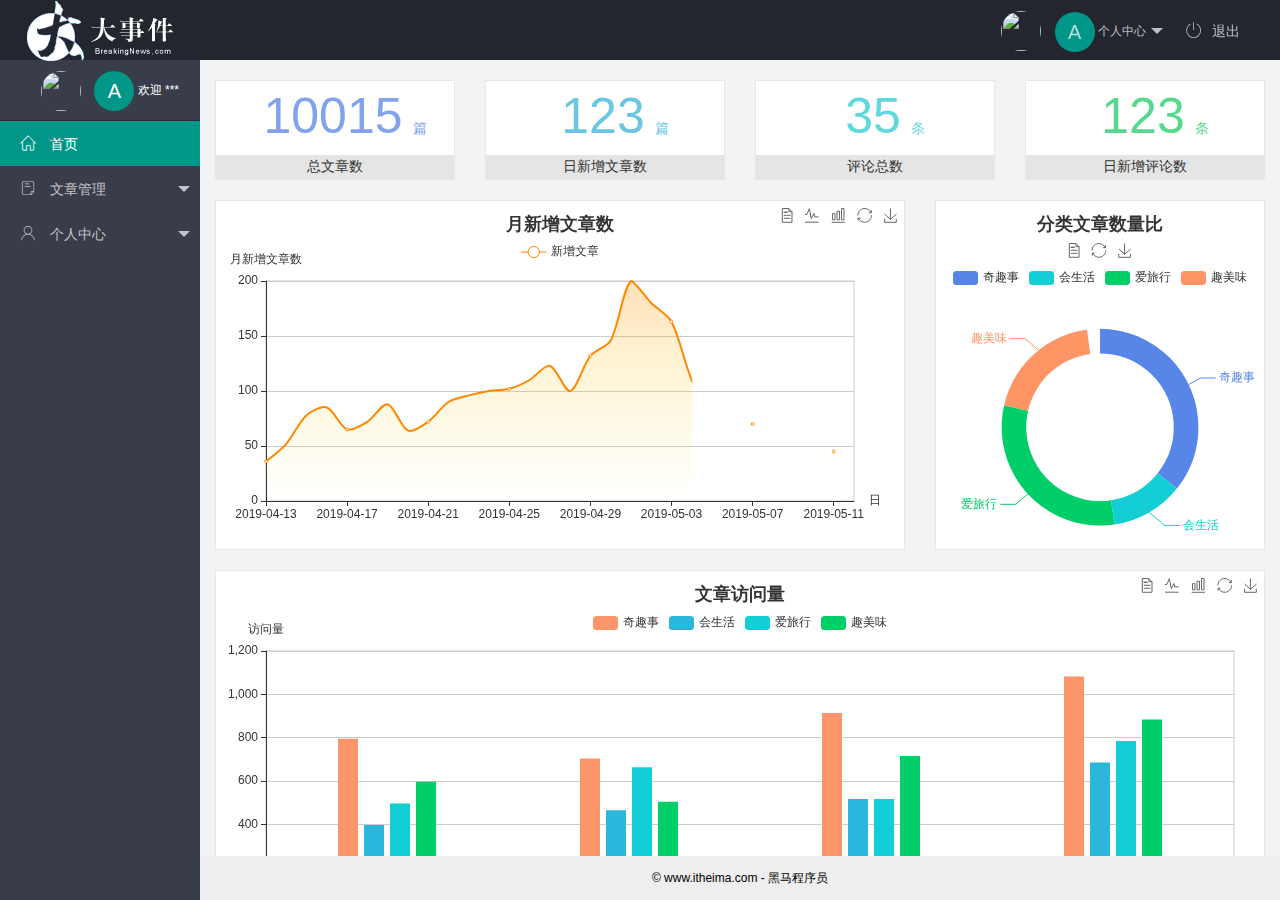
==== commit 12702cbb: "发表文章" ====
--- a/index.html
+++ b/index.html
@@ -1,6 +1,7 @@
 <!DOCTYPE html>
 <html lang="en">
-  <head>
+
+<head>
     <meta charset="UTF-8" />
     <meta name="viewport" content="width=device-width, initial-scale=1.0" />
     <title>Document</title>
@@ -8,82 +9,78 @@
     <link rel="stylesheet" href="/assets/fonts/iconfont.css" />
 
     <link rel="stylesheet" href="/assets/css/index.css" />
-  </head>
-  <body class="layui-layout-body">
+</head>
+
+<body class="layui-layout-body">
     <div class="layui-layout layui-layout-admin">
-      <div class="layui-header">
-        <div class="layui-logo">
-          <img src="/assets/images/logo.png" alt="" />
+        <div class="layui-header">
+            <div class="layui-logo">
+                <img src="/assets/images/logo.png" alt="" />
+            </div>
+            <!-- 头部区域（可配合layui已有的水平导航） -->
+
+            <ul class="layui-nav layui-layout-right">
+                <li class="layui-nav-item">
+                    <a href="javascript:;" class="userinfo">
+                        <!-- 头像 -->
+                        <img src="http://t.cn/RCzsdCq" class="layui-nav-img" />
+                        <span class="text-avatar"> A </span> 个人中心
+                    </a>
+                    <dl class="layui-nav-child">
+                        <dd><a href="/user/user_info.html" target="fm">基本资料</a></dd>
+                        <dd><a href="/user/user_avatar.html" target="fm">更换头像</a></dd>
+                        <dd><a href="/user/user_pwd.html" target="fm">重置密码</a></dd>
+                    </dl>
+                </li>
+                <li class="layui-nav-item">
+                    <a href="javascript:;" id="btn-logout">
+                        <span class="iconfont icon-tuichu"></span>退出</a>
+                </li>
+            </ul>
         </div>
-        <!-- 头部区域（可配合layui已有的水平导航） -->
 
-        <ul class="layui-nav layui-layout-right">
-          <li class="layui-nav-item">
-            <a href="javascript:;" class="userinfo">
-              <!-- 头像 -->
-              <img src="http://t.cn/RCzsdCq" class="layui-nav-img" />
-              <span class="text-avatar"> A </span>
-
-              个人中心
-            </a>
-            <dl class="layui-nav-child">
-              <dd><a href="/user/user_info.html" target="fm">基本资料</a></dd>
-              <dd><a href="/user/user_avatar.html" target="fm">更换头像</a></dd>
-              <dd><a href="/user/user_pwd.html" target="fm">重置密码</a></dd>
-            </dl>
-          </li>
-          <li class="layui-nav-item">
-            <a href="javascript:;" id="btn-logout">
-              <span class="iconfont icon-tuichu"></span>退出</a
-            >
-          </li>
-        </ul>
-      </div>
-
-      <div class="layui-side layui-bg-black">
-        <div class="layui-side-scroll">
-          <!-- 左侧导航区域（可配合layui已有的垂直导航） 
+        <div class="layui-side layui-bg-black">
+            <div class="layui-side-scroll">
+                <!-- 左侧导航区域（可配合layui已有的垂直导航） 
           layui-nav-itemed
           -->
-          <!-- 头像 -->
+                <!-- 头像 -->
 
-          <div class="userinfo">
-            <img src="http://t.cn/RCzsdCq" class="layui-nav-img" />
-            <span class="text-avatar">A</span>
-            <span id="welcome">欢迎 ***</span>
-          </div>
+                <div class="userinfo">
+                    <img src="http://t.cn/RCzsdCq" class="layui-nav-img" />
+                    <span class="text-avatar">A</span>
+                    <span id="welcome">欢迎 ***</span>
+                </div>
 
-          <ul class="layui-nav layui-nav-tree" lay-shrink="all">
-            <li class="layui-nav-item layui-this">
-              <a class="" href="/home/dashboard.html" target="fm">
-                <span class="iconfont icon-home"></span>
-                首页</a
-              >
-            </li>
-            <li class="layui-nav-item">
-              <a href="javascript:;">
-                <span class="iconfont icon-16"></span>
-                文章管理</a
-              >
+                <ul class="layui-nav layui-nav-tree" lay-shrink="all">
+                    <li class="layui-nav-item layui-this">
+                        <a class="" href="/home/dashboard.html" target="fm">
+                            <span class="iconfont icon-home"></span> 首页
+                        </a>
+                    </li>
+                    <li class="layui-nav-item">
+                        <a href="javascript:;">
+                            <span class="iconfont icon-16"></span> 文章管理
+                        </a>
 
-              <!-- 
+                        <!-- 
 <i class="layui-icon layui-icon-app"></i>   
 
 
                -->
-              <dl class="layui-nav-child">
-                <dd>
-                  <a href="/article/art_cate.html" target="fm"
-                    ><i class="layui-icon layui-icon-app"></i> 文章类别</a
+                        <dl class="layui-nav-child">
+                            <dd>
+                                <a href="/article/art_cate.html" target="fm"><i class="layui-icon layui-icon-app"></i> 文章类别</a
                   >
-                </dd>
+                </dd>   
+                
                 <dd>
                   <a href="/article/art_list.html" target="fm"
                     ><i class="layui-icon layui-icon-app"></i> 文章列表</a
                   >
                 </dd>
                 <dd>
-                  <a href="javascript:;"
+                  <a href="./article/art_pub.html" target="fm"
                     ><i class="layui-icon layui-icon-app"></i> 发表文章</a
                   >
                 </dd>
@@ -149,4 +146,4 @@
 无用的
 .icon-pinglun
 
- -->
+ -->